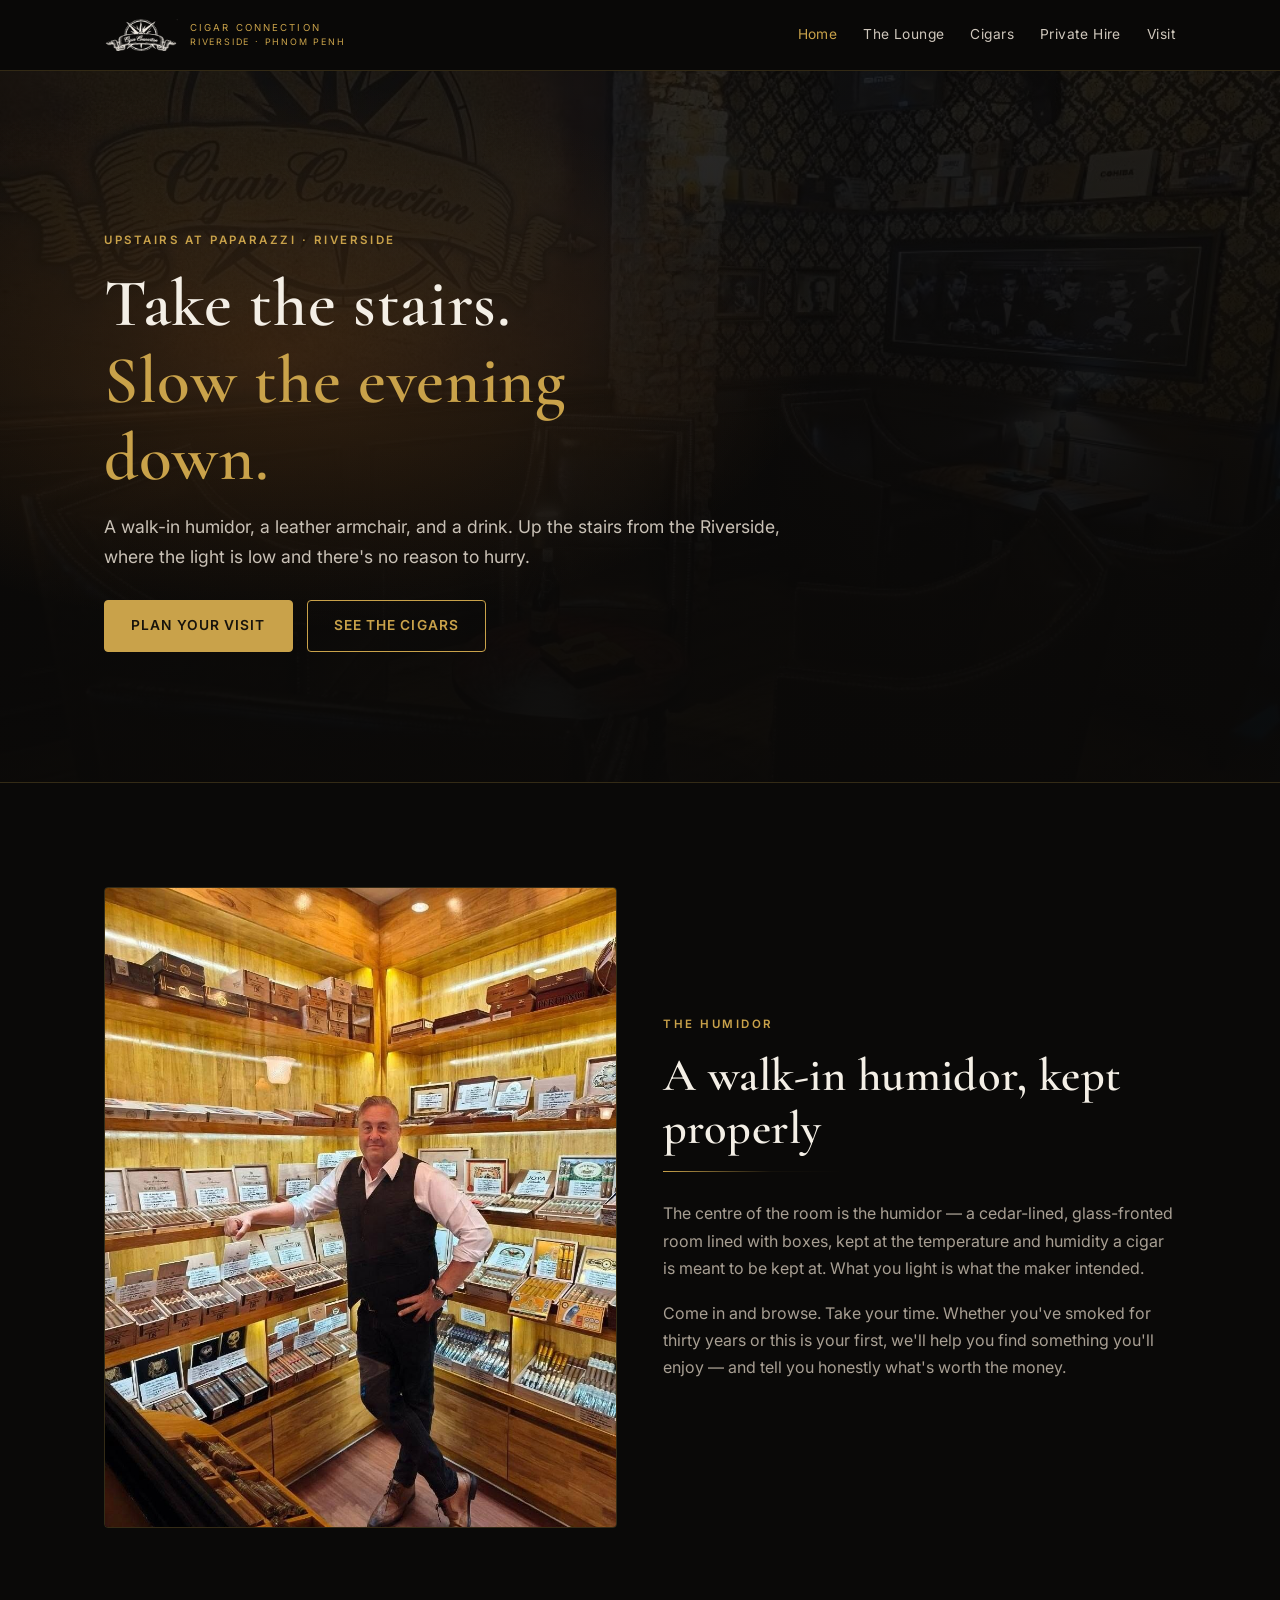
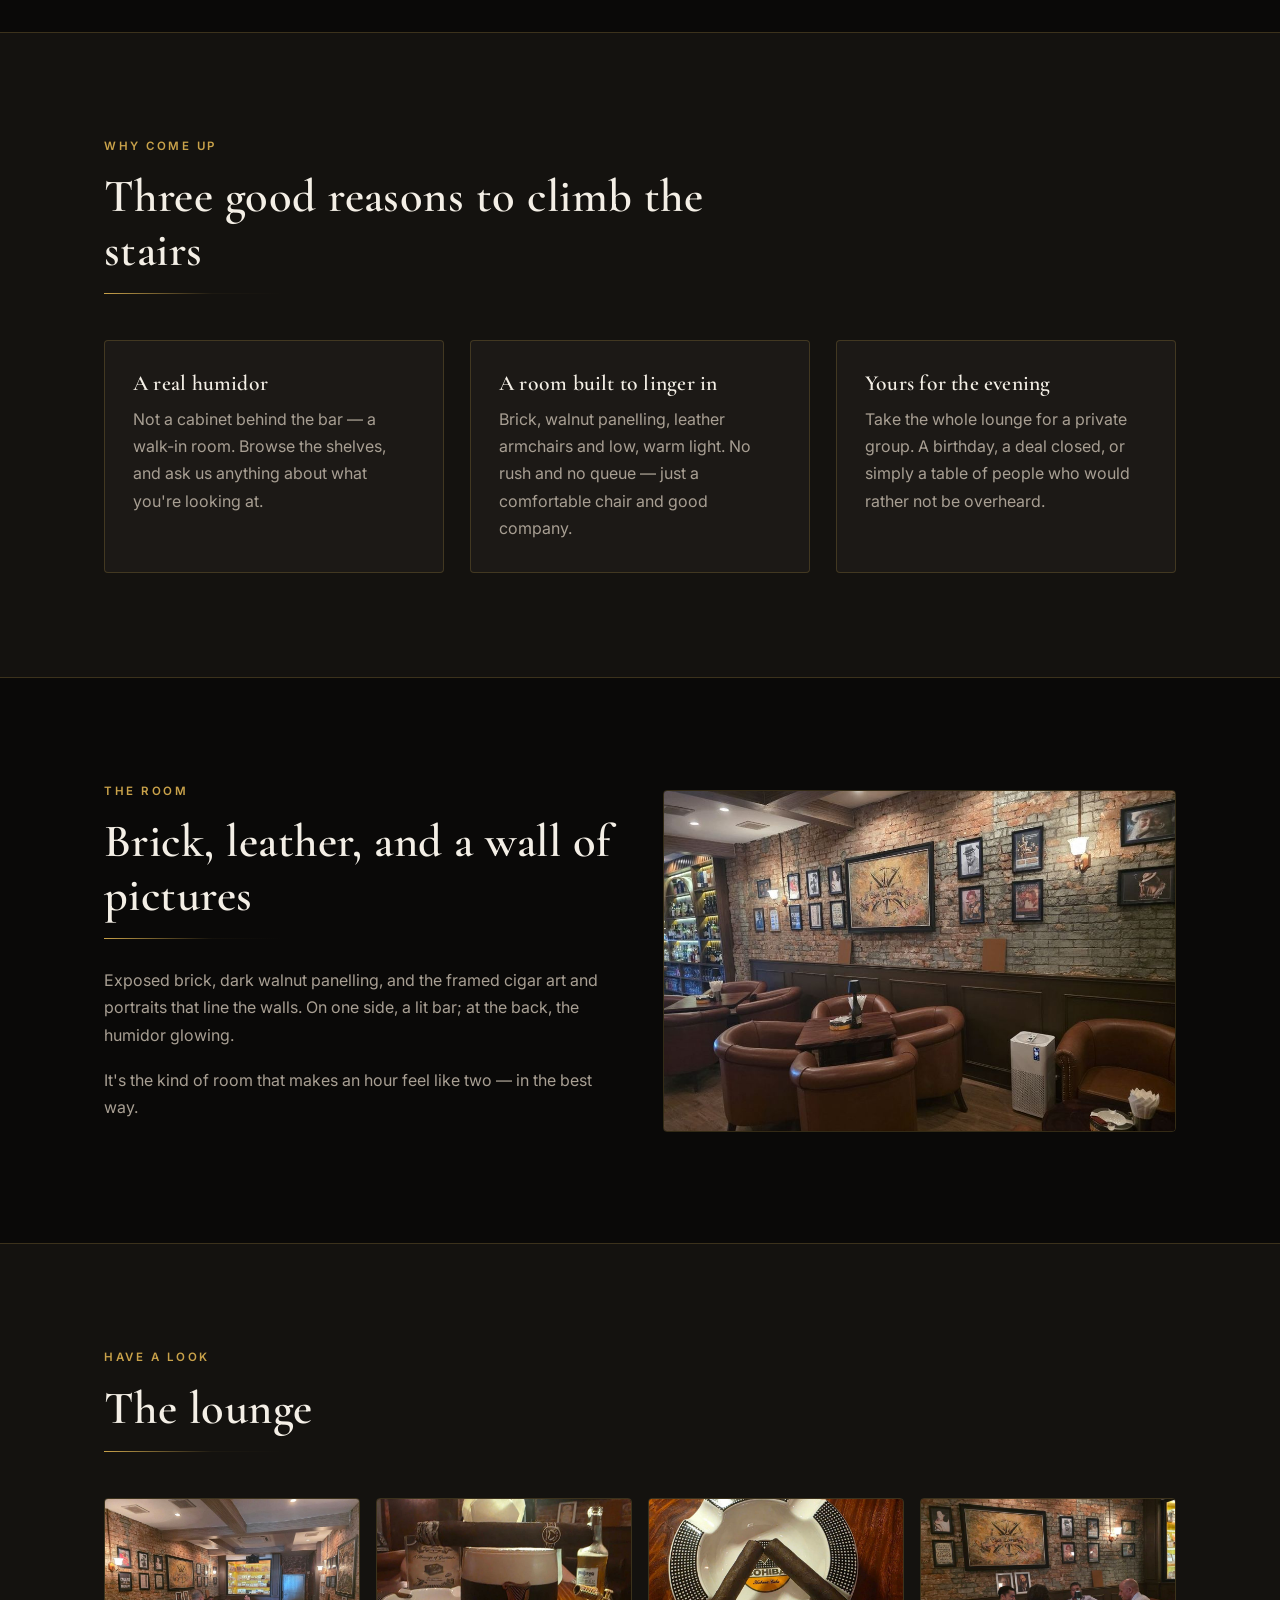
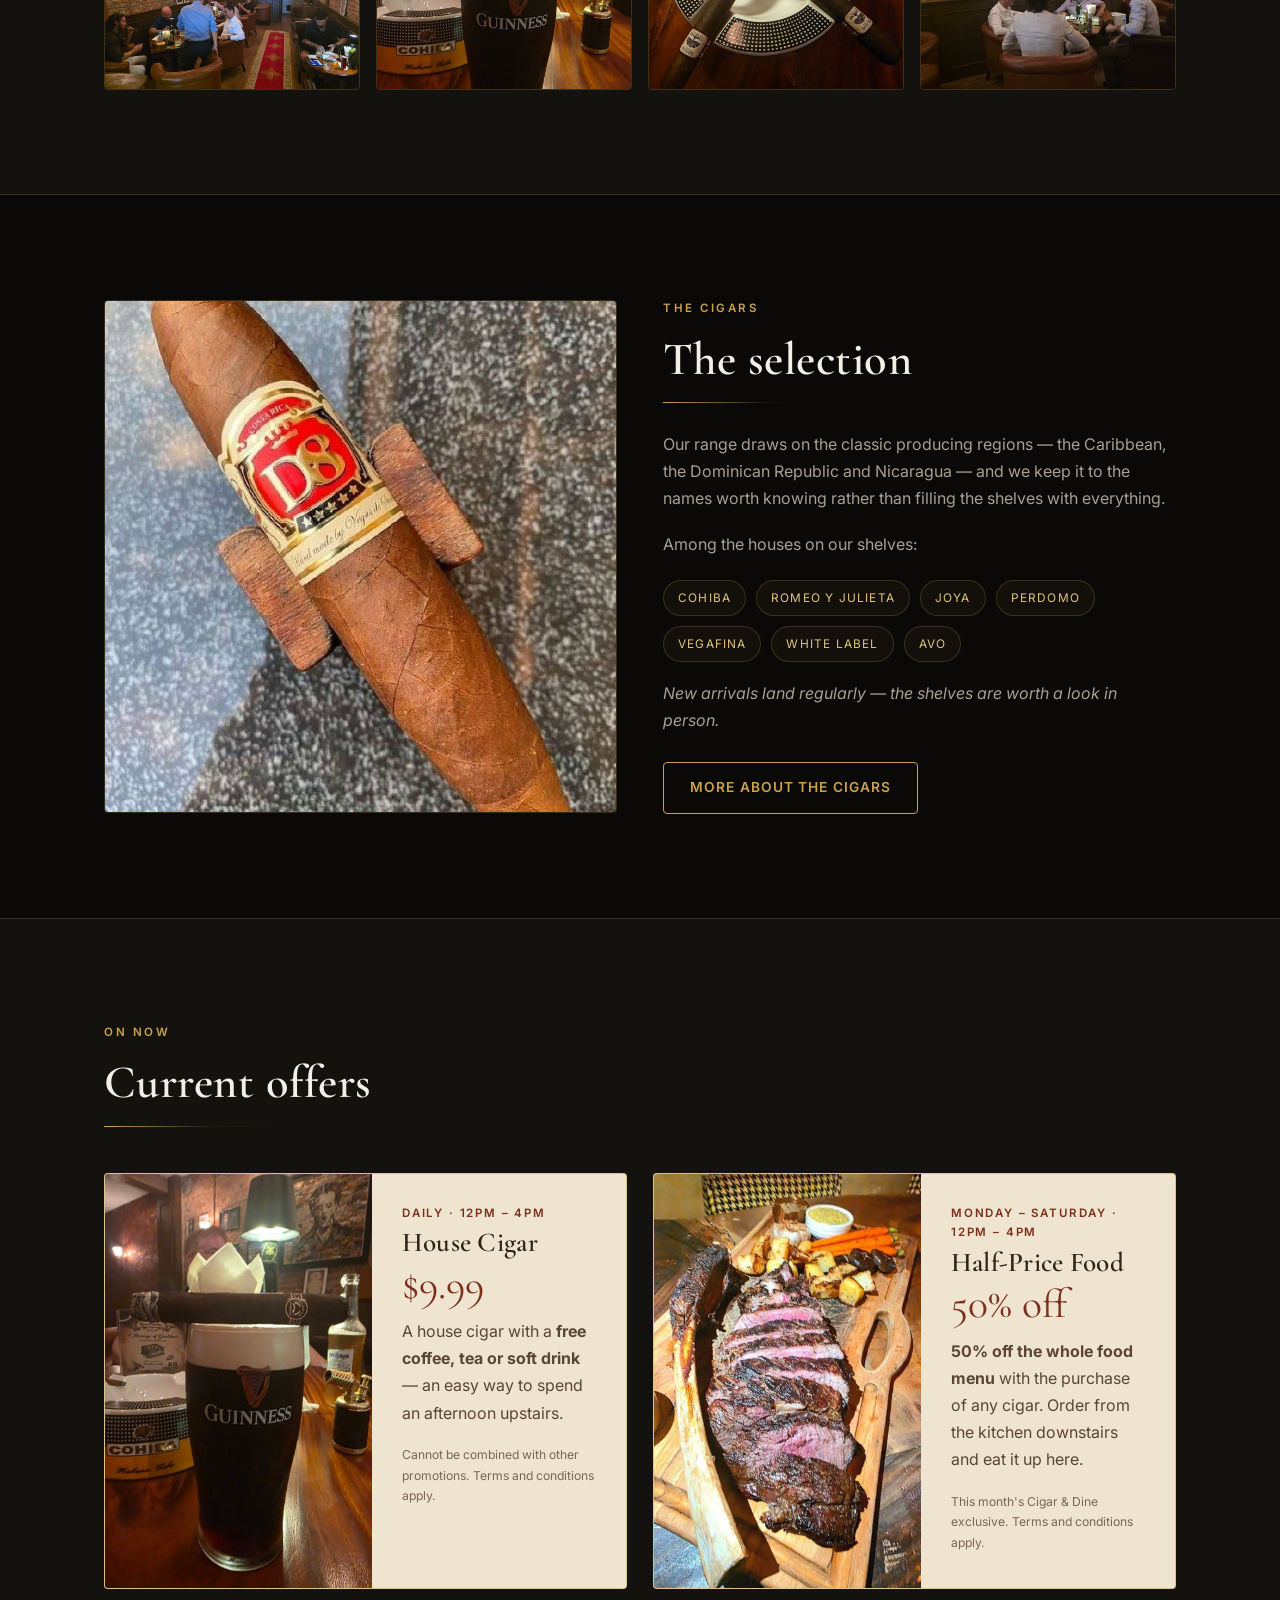
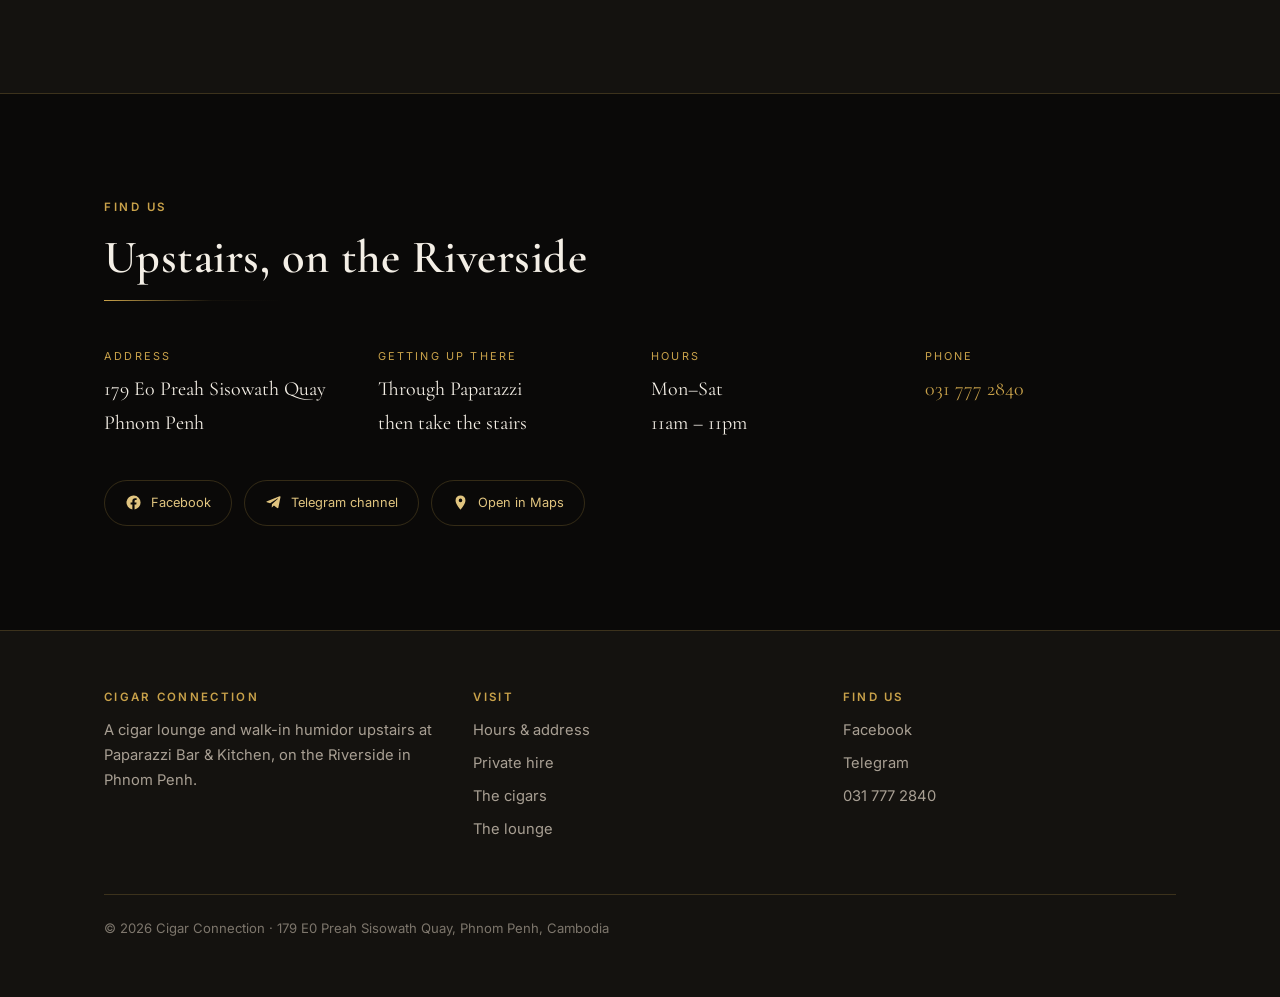
==== index.html @ 42e05a12 "Cigar Connection website: 5 pages, optimised assets, SEO + social tags" ====
<!DOCTYPE html>
<html lang="en">
<head>
  <meta charset="UTF-8" />
  <meta name="viewport" content="width=device-width, initial-scale=1.0" />
  <title>Cigar Connection | Cigar Lounge &amp; Walk-In Humidor — Riverside, Phnom Penh</title>
  <meta name="description" content="Cigar Connection is the cigar lounge upstairs at Paparazzi on Phnom Penh's Riverside — a walk-in humidor, leather armchairs, whisky and cigars, and a quiet corner over the river." />
  <meta name="theme-color" content="#0a0908" />

  <meta property="og:type" content="website" />
  <meta property="og:title" content="Cigar Connection — Cigar Lounge, Riverside Phnom Penh" />
  <meta property="og:description" content="A walk-in humidor and a leather armchair upstairs at Paparazzi, on the Riverside." />
  <meta property="og:image" content="https://pivotpointstrat.github.io/cigar-connection-site/images/lounge-full.jpg" />

  <link rel="icon" href="favicon.png" />
  <link rel="preconnect" href="https://fonts.googleapis.com" />
  <link rel="preconnect" href="https://fonts.gstatic.com" crossorigin />
  <link href="https://fonts.googleapis.com/css2?family=Cormorant+Garamond:wght@500;600;700&family=Inter:wght@400;500;600;700&display=swap" rel="stylesheet" />
  <link rel="stylesheet" href="style.css" />

  <!-- Local SEO. Facts marked TBC are pending confirmation from the client. -->
  <script type="application/ld+json">
  {
    "@context": "https://schema.org",
    "@type": "BarOrPub",
    "name": "Cigar Connection",
    "description": "Cigar lounge and walk-in humidor upstairs at Paparazzi Bar & Kitchen, Riverside, Phnom Penh. A selection of Dominican, Caribbean and Nicaraguan cigars, spirits and wine, and private group hire.",
    "image": "images/lounge-full.jpg",
    "address": {
      "@type": "PostalAddress",
      "streetAddress": "179 E0 Preah Sisowath Quay",
      "addressLocality": "Phnom Penh",
      "addressCountry": "KH"
    },
    "telephone": "+855 31 777 2840",
    "openingHoursSpecification": [{
      "@type": "OpeningHoursSpecification",
      "dayOfWeek": ["Monday","Tuesday","Wednesday","Thursday","Friday","Saturday"],
      "opens": "11:00",
      "closes": "23:00"
    }],
    "acceptsReservations": "True",
    "sameAs": [
      "https://www.facebook.com/CigarConnectionKH",
      "https://t.me/cigarconnectionphnompenh"
    ]
  }
  </script>
  <link rel="canonical" href="https://pivotpointstrat.github.io/cigar-connection-site/" />
  <meta property="og:url" content="https://pivotpointstrat.github.io/cigar-connection-site/" />
  <link rel="apple-touch-icon" href="images/apple-touch-icon.png" />
</head>
<body>
  <a href="#main" class="skip-link">Skip to content</a>

  <header class="site-header">
    <div class="wrap">
      <a href="" class="brand">
        <img src="images/logo-light.png" alt="" class="brand-logo" />
        <span class="brand-text">Cigar Connection<span>Riverside · Phnom Penh</span></span>
      </a>
      <nav class="nav" aria-label="Main">
        <a href="" aria-current="page">Home</a>
        <a href="the-lounge.html">The Lounge</a>
        <a href="cigars.html">Cigars</a>
        <a href="private-hire.html">Private Hire</a>
        <a href="visit.html">Visit</a>
      </nav>
    </div>
  </header>

  <main id="main">

    <!-- ============ HERO ============ -->
    <section class="hero">
      <img src="images/hero-lounge.jpg" alt="The Cigar Connection lounge: the compass logo painted on the wall above brown leather armchairs" class="photo photo-hero" />
      <div class="wrap">
        <p class="kicker">Upstairs at Paparazzi · Riverside</p>
        <h1>Take the stairs. <span class="brass">Slow the evening down.</span></h1>
        <p class="lede">
          A walk-in humidor, a leather armchair, and a drink. Up the stairs from the Riverside,
          where the light is low and there's no reason to hurry.
        </p>
        <div class="cta-row">
          <a href="visit.html" class="btn">Plan your visit</a>
          <a href="cigars.html" class="btn btn-ghost">See the cigars</a>
        </div>
      </div>
    </section>

    <!-- ============ THE HUMIDOR ============ -->
    <section>
      <div class="wrap feature">
        <div class="feature-media">
          <img src="images/humidor-interior.jpg" alt="Inside the walk-in humidor at Cigar Connection, wooden shelves lined with boxes of cigars" class="photo photo-tall" />
        </div>
        <div>
          <p class="kicker">The humidor</p>
          <h2>A walk-in humidor, kept properly</h2>
          <hr class="rule" />
          <p>
            The centre of the room is the humidor — a cedar-lined, glass-fronted room lined with
            boxes, kept at the temperature and humidity a cigar is meant to be kept at. What you
            light is what the maker intended.
          </p>
          <p>
            Come in and browse. Take your time. Whether you've smoked for thirty years or this is
            your first, we'll help you find something you'll enjoy — and tell you honestly what's
            worth the money.
          </p>
        </div>
      </div>
    </section>

    <!-- ============ THREE REASONS ============ -->
    <section class="section-alt">
      <div class="wrap">
        <div class="section-head">
          <p class="kicker">Why come up</p>
          <h2>Three good reasons to climb the stairs</h2>
          <hr class="rule" />
        </div>
        <div class="grid grid-3">
          <article class="card">
            <h3>A real humidor</h3>
            <p>
              Not a cabinet behind the bar — a walk-in room. Browse the shelves, and ask us
              anything about what you're looking at.
            </p>
          </article>
          <article class="card">
            <h3>A room built to linger in</h3>
            <p>
              Brick, walnut panelling, leather armchairs and low, warm light. No rush and no
              queue — just a comfortable chair and good company.
            </p>
          </article>
          <article class="card">
            <h3>Yours for the evening</h3>
            <p>
              Take the whole lounge for a private group. A birthday, a deal closed, or simply a
              table of people who would rather not be overheard.
            </p>
          </article>
        </div>
      </div>
    </section>

    <!-- ============ THE ROOM ============ -->
    <section>
      <div class="wrap feature flip">
        <div class="feature-media">
          <img src="images/room-wide.jpg" alt="The brick wall of the lounge hung with framed vintage cigar artwork and portraits, with leather armchairs below and a lit bar to one side" class="photo photo-wide" />
        </div>
        <div>
          <p class="kicker">The room</p>
          <h2>Brick, leather, and a wall of pictures</h2>
          <hr class="rule" />
          <p>
            Exposed brick, dark walnut panelling, and the framed cigar art and portraits that
            line the walls. On one side, a lit bar; at the back, the humidor glowing.
          </p>
          <p>
            It's the kind of room that makes an hour feel like two — in the best way.
          </p>
        </div>
      </div>
    </section>

    <!-- ============ GALLERY ============ -->
    <section class="section-alt">
      <div class="wrap">
        <div class="section-head">
          <p class="kicker">Have a look</p>
          <h2>The lounge</h2>
          <hr class="rule" />
        </div>
        <div class="gallery">
          <img src="images/lounge-full.jpg" alt="The Cigar Connection lounge in the evening, guests smoking cigars in leather armchairs with the humidor lit at the back of the room" class="photo" />
          <img src="images/pairing-guinness.jpg" alt="A pint of Guinness on a wooden table beside a large cigar resting on a Cohiba ashtray" class="photo" />
          <img src="images/cigars-pair.jpg" alt="Two cigars resting crossed on a Cohiba ashtray on a polished wooden table" class="photo" />
          <img src="images/lounge-group.jpg" alt="Guests seated in leather armchairs around a table beneath the framed Cigar Connection artwork" class="photo" />
        </div>
      </div>
    </section>

    <!-- ============ CIGARS ============ -->
    <section>
      <div class="wrap feature">
        <div class="feature-media">
          <img src="images/cigar-single.jpg" alt="A cigar resting on a wooden stand, band visible" class="photo photo-square" />
        </div>
        <div>
          <p class="kicker">The cigars</p>
          <h2>The selection</h2>
          <hr class="rule" />
          <p>
            Our range draws on the classic producing regions — the Caribbean, the Dominican
            Republic and Nicaragua — and we keep it to the names worth knowing rather than
            filling the shelves with everything.
          </p>
          <!-- TBC: brand list inferred from the humidor photographs — confirm with the client
               before this page is treated as final. -->
          <p style="margin-bottom:6px">Among the houses on our shelves:</p>
          <ul class="chips">
            <li>Cohiba</li>
            <li>Romeo y Julieta</li>
            <li>Joya</li>
            <li>Perdomo</li>
            <li>VegaFina</li>
            <li>White Label</li>
            <li>AVO</li>
          </ul>
          <p class="offer-fine" style="color:var(--muted);margin-top:18px">
            <em>New arrivals land regularly — the shelves are worth a look in person.</em>
          </p>
          <div class="cta-row">
            <a href="cigars.html" class="btn btn-ghost">More about the cigars</a>
          </div>
        </div>
      </div>
    </section>

    <!-- ============ OFFERS ============ -->
    <section class="section-alt">
      <div class="wrap">
        <div class="section-head">
          <p class="kicker">On now</p>
          <h2>Current offers</h2>
          <hr class="rule" />
        </div>

        <div class="grid grid-2">
          <div class="offer">
            <img src="images/pairing-guinness.jpg" alt="A cigar and a pint of Guinness on the table" />
            <div class="offer-body">
              <p class="offer-when">Daily · 12pm – 4pm</p>
              <h3>House Cigar</h3>
              <p class="offer-price">$9.99</p>
              <p>
                A house cigar with a <strong>free coffee, tea or soft drink</strong> — an easy
                way to spend an afternoon upstairs.
              </p>
              <p class="offer-fine">Cannot be combined with other promotions. Terms and conditions apply.</p>
            </div>
          </div>

          <div class="offer">
            <img src="images/food-steak.jpg" alt="Grilled steak served on a wooden board" />
            <div class="offer-body">
              <p class="offer-when">Monday – Saturday · 12pm – 4pm</p>
              <h3>Half-Price Food</h3>
              <p class="offer-price">50% off</p>
              <p>
                <strong>50% off the whole food menu</strong> with the purchase of any cigar.
                Order from the kitchen downstairs and eat it up here.
              </p>
              <!-- TBC: the client's poster says "September Cigar & Dine Exclusive" — this is a
                   monthly promotion, so the month must be updated or the copy generalised. -->
              <p class="offer-fine">This month's Cigar &amp; Dine exclusive. Terms and conditions apply.</p>
            </div>
          </div>
        </div>
      </div>
    </section>

    <!-- ============ VISIT ============ -->
    <section>
      <div class="wrap">
        <div class="section-head">
          <p class="kicker">Find us</p>
          <h2>Upstairs, on the Riverside</h2>
          <hr class="rule" />
        </div>
        <div class="facts">
          <div>
            <p class="fact-label">Address</p>
            <p class="fact-value">179 E0 Preah Sisowath Quay<br />Phnom Penh</p>
          </div>
          <div>
            <p class="fact-label">Getting up there</p>
            <!-- TBC: confirm the entrance route with the client -->
            <p class="fact-value">Through Paparazzi<br />then take the stairs</p>
          </div>
          <div>
            <p class="fact-label">Hours</p>
            <!-- TBC: Paparazzi's hours — confirm the lounge keeps the same -->
            <p class="fact-value">Mon–Sat<br />11am – 11pm</p>
          </div>
          <div>
            <p class="fact-label">Phone</p>
            <p class="fact-value"><a href="tel:+855317772840">031 777 2840</a></p>
          </div>
        </div>

        <div class="socials">
          <a href="https://www.facebook.com/CigarConnectionKH" target="_blank" rel="noopener">
            <svg viewBox="0 0 24 24" aria-hidden="true"><path d="M22 12a10 10 0 1 0-11.6 9.9v-7H7.9V12h2.5V9.8c0-2.5 1.5-3.9 3.8-3.9 1.1 0 2.2.2 2.2.2v2.5h-1.3c-1.2 0-1.6.8-1.6 1.6V12h2.8l-.4 2.9h-2.4v7A10 10 0 0 0 22 12Z"/></svg>
            Facebook
          </a>
          <a href="https://t.me/cigarconnectionphnompenh" target="_blank" rel="noopener">
            <svg viewBox="0 0 24 24" aria-hidden="true"><path d="M21.9 4.3 18.9 19c-.2 1-.8 1.2-1.7.8l-4.6-3.4-2.2 2.1c-.3.3-.5.5-.9.5l.3-4.7 8.5-7.7c.4-.3-.1-.5-.6-.2L7.2 12.9l-4.5-1.4c-1-.3-1-1 .2-1.4l17.6-6.8c.8-.3 1.6.2 1.4 1Z"/></svg>
            Telegram channel
          </a>
          <a href="https://www.google.com/maps/search/?api=1&amp;query=Paparazzi+Bar+%26+Kitchen+Preah+Sisowath+Quay+Phnom+Penh" target="_blank" rel="noopener">
            <svg viewBox="0 0 24 24" aria-hidden="true"><path d="M12 2a7 7 0 0 0-7 7c0 5.2 7 13 7 13s7-7.8 7-13a7 7 0 0 0-7-7Zm0 9.5A2.5 2.5 0 1 1 12 6.5a2.5 2.5 0 0 1 0 5Z"/></svg>
            Open in Maps
          </a>
        </div>
      </div>
    </section>

  </main>

  <footer class="site-footer">
    <div class="wrap">
      <div class="footer-grid">
        <div>
          <h3>Cigar Connection</h3>
          <p style="margin:0;color:var(--muted)">
            A cigar lounge and walk-in humidor upstairs at Paparazzi Bar &amp; Kitchen,
            on the Riverside in Phnom Penh.
          </p>
        </div>
        <div>
          <h3>Visit</h3>
          <a href="visit.html">Hours &amp; address</a>
          <a href="private-hire.html">Private hire</a>
          <a href="cigars.html">The cigars</a>
          <a href="the-lounge.html">The lounge</a>
        </div>
        <div>
          <h3>Find us</h3>
          <a href="https://www.facebook.com/CigarConnectionKH" target="_blank" rel="noopener">Facebook</a>
          <a href="https://t.me/cigarconnectionphnompenh" target="_blank" rel="noopener">Telegram</a>
          <a href="tel:+855317772840">031 777 2840</a>
        </div>
      </div>
      <p class="footer-legal">
        &copy; <span id="year">2026</span> Cigar Connection · 179 E0 Preah Sisowath Quay, Phnom Penh, Cambodia
      </p>
    </div>
  </footer>

  <script>document.getElementById('year').textContent = new Date().getFullYear();</script>
</body>
</html>
---- style.css ----
/* ==========================================================================
   Cigar Connection — Riverside, Phnom Penh
   Design system: "The Humidor" — cedar, brass, low amber light.

   Deliberately the OPPOSITE of the Paparazzi site. Paparazzi is bright
   flashbulb glamour (champagne gold on charcoal). The lounge is its inverse:
   warm near-black, cedar browns, a brass hairline, and one low amber glow.
   A lounge site that looked like the restaurant would read as a page, not
   a place.
   ========================================================================== */

:root {
  /* Warm blacks — never pure #000, which reads cheap on a moody site */
  --ink: #0a0908;
  --charcoal: #14120f;
  --panel: #1c1916;
  --panel-2: #23201c;

  /* Cedar / tobacco, straight from a humidor interior */
  --cedar: #4a2f1d;
  --tobacco: #2a1d13;

  /* Taken from the photos of the room itself — the brick and the walnut panelling */
  --brick: #7a4a35;
  --walnut: #3f2a1c;

  /* Brass. Fittings, banding, the humidor's hardware, the torch lighters. */
  --brass: #c9a24a;
  --brass-soft: #e0c47f;

  /* Parchment — the client's own promo artwork uses a cream field with dark
     brown line art. Reused for the offers so the site matches their posters. */
  --parchment: #efe4cf;
  --parchment-ink: #33241a;

  /* Light: the single accent. Used sparingly — it's a glow, not a colour. */
  --ember: #d9822b;

  --cream: #f4efe6;
  --muted: #a89f93;
  --line: rgba(201, 162, 74, 0.22);

  --serif: "Cormorant Garamond", Georgia, "Times New Roman", serif;
  --sans: "Inter", -apple-system, BlinkMacSystemFont, "Segoe UI", sans-serif;

  --wrap: 1120px;
  --radius: 4px; /* shallow — a lounge is panelled, not bubbly */
}

* { box-sizing: border-box; }

html { scroll-behavior: smooth; }

body {
  margin: 0;
  background: var(--ink);
  color: var(--cream);
  font-family: var(--sans);
  font-size: 16px;
  line-height: 1.7;
  -webkit-font-smoothing: antialiased;
}

img { max-width: 100%; display: block; }

a { color: var(--brass); text-decoration: none; }
a:hover { color: var(--brass-soft); }

.wrap { width: 100%; max-width: var(--wrap); margin: 0 auto; padding: 0 24px; }

/* ---------- Type ---------- */

h1, h2, h3, .display {
  font-family: var(--serif);
  font-weight: 600;
  line-height: 1.15;
  margin: 0 0 16px;
  letter-spacing: 0.01em;
}

h1 { font-size: clamp(2.4rem, 6vw, 4.2rem); }
h2 { font-size: clamp(1.9rem, 4vw, 2.9rem); }
h3 { font-size: 1.35rem; }

p { margin: 0 0 18px; color: var(--muted); }

.lede { font-size: 1.1rem; max-width: 62ch; color: #c9c1b6; }

/* The eyebrow. Brass, tiny, wide-tracked — the loudest quiet element. */
.kicker {
  font-family: var(--sans);
  font-size: 0.72rem;
  font-weight: 600;
  letter-spacing: 0.22em;
  text-transform: uppercase;
  color: var(--brass);
  margin: 0 0 14px;
}

.brass { color: var(--brass); }

/* The repeating motif: a brass hairline that fades out. Used under every
   section heading and as a divider. Cheap, and it ties the pages together. */
.rule {
  height: 1px;
  border: 0;
  margin: 0 0 28px;
  background: linear-gradient(90deg, var(--brass) 0%, rgba(201, 162, 74, 0.05) 60%, transparent 100%);
  max-width: 180px;
}

/* ---------- Header ---------- */

.site-header {
  position: sticky;
  top: 0;
  z-index: 50;
  background: rgba(10, 9, 8, 0.92);
  backdrop-filter: blur(10px);
  border-bottom: 1px solid var(--line);
}

.site-header .wrap {
  display: flex;
  align-items: center;
  justify-content: space-between;
  gap: 20px;
  min-height: 70px;
}

.brand {
  font-family: var(--serif);
  font-size: 1.3rem;
  color: var(--cream);
  letter-spacing: 0.02em;
  white-space: nowrap;
}
.brand span { display: block; font-family: var(--sans); font-size: 0.6rem; letter-spacing: 0.22em; text-transform: uppercase; color: var(--brass); }

.nav { display: flex; align-items: center; gap: 26px; }
.nav a {
  font-size: 0.86rem;
  color: #cfc7bc;
  letter-spacing: 0.03em;
}
.nav a:hover, .nav a[aria-current="page"] { color: var(--brass); }

/* ---------- Buttons ---------- */

.btn {
  display: inline-block;
  padding: 13px 26px;
  border-radius: var(--radius);
  font-size: 0.86rem;
  font-weight: 600;
  letter-spacing: 0.08em;
  text-transform: uppercase;
  border: 1px solid var(--brass);
  background: var(--brass);
  color: #17130c; /* dark text on brass — white fails contrast here */
  transition: background 0.2s, color 0.2s, border-color 0.2s;
}
.btn:hover { background: var(--brass-soft); border-color: var(--brass-soft); color: #17130c; }

.btn-ghost { background: transparent; color: var(--brass); }
.btn-ghost:hover { background: rgba(201, 162, 74, 0.1); color: var(--brass-soft); }

.cta-row { display: flex; flex-wrap: wrap; gap: 14px; margin-top: 28px; }

/* ---------- Hero ---------- */

.hero {
  position: relative;
  padding: clamp(80px, 14vw, 160px) 0 clamp(70px, 12vw, 130px);
  overflow: hidden;
  border-bottom: 1px solid var(--line);
}

/* The photograph sits under a warm gradient so the copy always reads. */
.hero-bg {
  position: absolute; inset: 0;
  background-size: cover;
  background-position: center;
  opacity: 0.42;
  filter: saturate(0.85);
}

.hero::after {
  content: "";
  position: absolute; inset: 0;
  background:
    radial-gradient(60% 55% at 22% 40%, rgba(217, 130, 43, 0.18) 0%, transparent 70%),
    linear-gradient(180deg, rgba(10, 9, 8, 0.72) 0%, rgba(10, 9, 8, 0.94) 78%);
  pointer-events: none;
}

.hero .wrap { position: relative; z-index: 2; }
.hero h1 { max-width: 17ch; }
.hero .lede { margin-top: 8px; }

/* ---------- Sections ---------- */

section { padding: clamp(56px, 9vw, 104px) 0; }
.section-alt { background: var(--charcoal); border-top: 1px solid var(--line); border-bottom: 1px solid var(--line); }

.section-head { max-width: 62ch; margin-bottom: 46px; }

/* ---------- Cards ---------- */

.grid { display: grid; gap: 26px; }
.grid-3 { grid-template-columns: repeat(auto-fit, minmax(280px, 1fr)); }
.grid-2 { grid-template-columns: repeat(auto-fit, minmax(340px, 1fr)); }

.card {
  background: var(--panel);
  border: 1px solid var(--line);
  border-radius: var(--radius);
  padding: 30px 28px;
  transition: border-color 0.2s, transform 0.2s;
}
.card:hover { border-color: rgba(201, 162, 74, 0.45); transform: translateY(-2px); }
.card h3 { margin-bottom: 10px; }
.card p:last-child { margin-bottom: 0; }

.card-photo { padding: 0; overflow: hidden; }
.card-photo img { width: 100%; height: 210px; object-fit: cover; }
.card-photo .card-body { padding: 24px 26px 28px; }

/* ---------- Split (photo + copy) ---------- */

.split { display: grid; grid-template-columns: 1fr 1fr; gap: 52px; align-items: center; }
.split img { border-radius: var(--radius); width: 100%; height: 100%; max-height: 460px; object-fit: cover; }

@media (max-width: 760px) {
  .split { grid-template-columns: 1fr; gap: 30px; }
}

/* ---------- Placeholder (until the client's photos arrive) ---------- */

.placeholder {
  display: flex; align-items: center; justify-content: center;
  min-height: 210px;
  border: 1px dashed rgba(201, 162, 74, 0.35);
  border-radius: var(--radius);
  background: repeating-linear-gradient(45deg, rgba(201,162,74,0.03) 0 12px, transparent 12px 24px);
  color: rgba(201, 162, 74, 0.6);
  font-size: 0.7rem;
  letter-spacing: 0.16em;
  text-transform: uppercase;
  text-align: center;
  padding: 20px;
}

/* ---------- Facts strip ---------- */

.facts { display: grid; gap: 22px; grid-template-columns: repeat(auto-fit, minmax(200px, 1fr)); }
.fact-label { font-size: 0.68rem; letter-spacing: 0.2em; text-transform: uppercase; color: var(--brass); margin-bottom: 6px; }
.fact-value { font-family: var(--serif); font-size: 1.25rem; color: var(--cream); }

/* ---------- Form ---------- */

.form-grid { display: grid; gap: 18px; grid-template-columns: repeat(auto-fit, minmax(240px, 1fr)); }
.field { display: flex; flex-direction: column; gap: 7px; }
.field label { font-size: 0.74rem; letter-spacing: 0.14em; text-transform: uppercase; color: var(--brass); }

input, select, textarea {
  width: 100%;
  padding: 13px 14px;
  background: var(--panel-2);
  border: 1px solid rgba(201, 162, 74, 0.2);
  border-radius: var(--radius);
  color: var(--cream);
  font-family: var(--sans);
  font-size: 0.95rem;
}
input:focus, select:focus, textarea:focus {
  outline: 2px solid var(--brass);
  outline-offset: 1px;
  border-color: var(--brass);
}
textarea { min-height: 120px; resize: vertical; }

.form-status { margin-top: 16px; font-size: 0.9rem; }
.form-status.ok { color: #8fc98f; }
.form-status.err { color: #e79a9a; }

/* ---------- Footer ---------- */

.site-footer {
  background: var(--charcoal);
  border-top: 1px solid var(--line);
  padding: 60px 0 40px;
  font-size: 0.92rem;
}
.footer-grid { display: grid; gap: 36px; grid-template-columns: repeat(auto-fit, minmax(220px, 1fr)); }
.footer-grid h3 { font-size: 0.72rem; letter-spacing: 0.2em; text-transform: uppercase; color: var(--brass); font-family: var(--sans); font-weight: 600; margin-bottom: 14px; }
.footer-grid a { display: block; color: var(--muted); margin-bottom: 8px; }
.footer-grid a:hover { color: var(--brass-soft); }
.footer-legal { margin-top: 44px; padding-top: 22px; border-top: 1px solid var(--line); color: #7d766c; font-size: 0.82rem; }

/* ---------- Accessibility ---------- */

.skip-link {
  position: absolute; left: -9999px; top: 0; z-index: 100;
  background: var(--brass); color: #17130c;
  padding: 12px 18px; font-weight: 600;
}
.skip-link:focus { left: 0; }

:focus-visible { outline: 2px solid var(--brass); outline-offset: 2px; }

@media (prefers-reduced-motion: reduce) {
  * { transition: none !important; animation: none !important; }
  html { scroll-behavior: auto; }
}

@media (max-width: 700px) {
  .nav { gap: 16px; }
  .nav a { font-size: 0.8rem; }
  .site-header .wrap { min-height: 62px; }
}

/* ==========================================================================
   Components added once the client's own photography arrived
   ========================================================================== */

/* Header logo — the compass mark above the name */
.brand { display: flex; align-items: center; gap: 12px; }
.brand-logo { width: 74px; height: auto; flex: none; }
.brand-text { font-family: var(--serif); font-size: 1.22rem; line-height: 1.1; color: var(--cream); }
.brand-text span { display: block; font-family: var(--sans); font-size: 0.56rem; letter-spacing: 0.2em; text-transform: uppercase; color: var(--brass); margin-top: 3px; }

@media (max-width: 700px) {
  .brand-logo { width: 56px; }
  .brand-text { font-size: 1rem; }
}

/* Photographs. Every image is a real photo of the room. */
.photo {
  width: 100%;
  border-radius: var(--radius);
  object-fit: cover;
  border: 1px solid var(--line);
}
.photo-hero { position: absolute; inset: 0; height: 100%; border: 0; border-radius: 0; opacity: 0.5; }
.photo-tall { aspect-ratio: 4 / 5; }
.photo-wide { aspect-ratio: 3 / 2; }
.photo-square { aspect-ratio: 1 / 1; }

/* Gallery grid */
.gallery { display: grid; gap: 16px; grid-template-columns: repeat(auto-fit, minmax(240px, 1fr)); }
.gallery .photo { height: 100%; aspect-ratio: 4 / 3; }
.gallery-tall { grid-row: span 2; }
.gallery-tall .photo { aspect-ratio: auto; height: 100%; }

/* Offer panels — styled to echo the client's own parchment posters */
.offer {
  background: var(--parchment);
  color: var(--parchment-ink);
  border-radius: var(--radius);
  overflow: hidden;
  border: 1px solid rgba(201, 162, 74, 0.5);
  display: grid;
  grid-template-columns: 1.05fr 1fr;
}
.offer img { width: 100%; height: 100%; object-fit: cover; }
.offer-body { padding: 30px 30px 34px; }
.offer-body h3 { color: var(--parchment-ink); font-size: 1.7rem; margin-bottom: 6px; }
.offer-body .offer-price { font-family: var(--serif); font-size: 2.6rem; color: #7a2f1d; line-height: 1; margin: 6px 0 12px; }
.offer-body p { color: #5b4634; }
.offer-body .offer-when {
  font-size: 0.72rem; letter-spacing: 0.16em; text-transform: uppercase;
  color: #7a2f1d; font-weight: 600; margin-bottom: 4px;
}
.offer-body .offer-fine { font-size: 0.76rem; color: #7b6653; margin-top: 14px; margin-bottom: 0; }

@media (max-width: 720px) { .offer { grid-template-columns: 1fr; } }

/* Brand chips — the houses actually seen on the humidor shelves */
.chips { display: flex; flex-wrap: wrap; gap: 10px; margin: 22px 0 0; padding: 0; list-style: none; }
.chips li {
  font-size: 0.74rem; letter-spacing: 0.1em; text-transform: uppercase;
  padding: 7px 14px; border: 1px solid var(--line); border-radius: 100px;
  color: var(--brass-soft); background: rgba(201, 162, 74, 0.05);
}

/* Feature row: photo beside copy */
.feature { display: grid; grid-template-columns: 1fr 1fr; gap: 46px; align-items: center; }
.feature.flip .feature-media { order: 2; }
@media (max-width: 760px) { .feature, .feature.flip .feature-media { grid-template-columns: 1fr; order: 0; gap: 26px; } }

/* Social buttons */
.socials { display: flex; flex-wrap: wrap; gap: 12px; margin-top: 22px; }
.socials a {
  display: inline-flex; align-items: center; gap: 9px;
  padding: 11px 20px; border: 1px solid var(--line); border-radius: 100px;
  font-size: 0.8rem; color: var(--brass-soft);
}
.socials a:hover { border-color: var(--brass); background: rgba(201, 162, 74, 0.08); }
.socials svg { width: 17px; height: 17px; fill: currentColor; flex: none; }
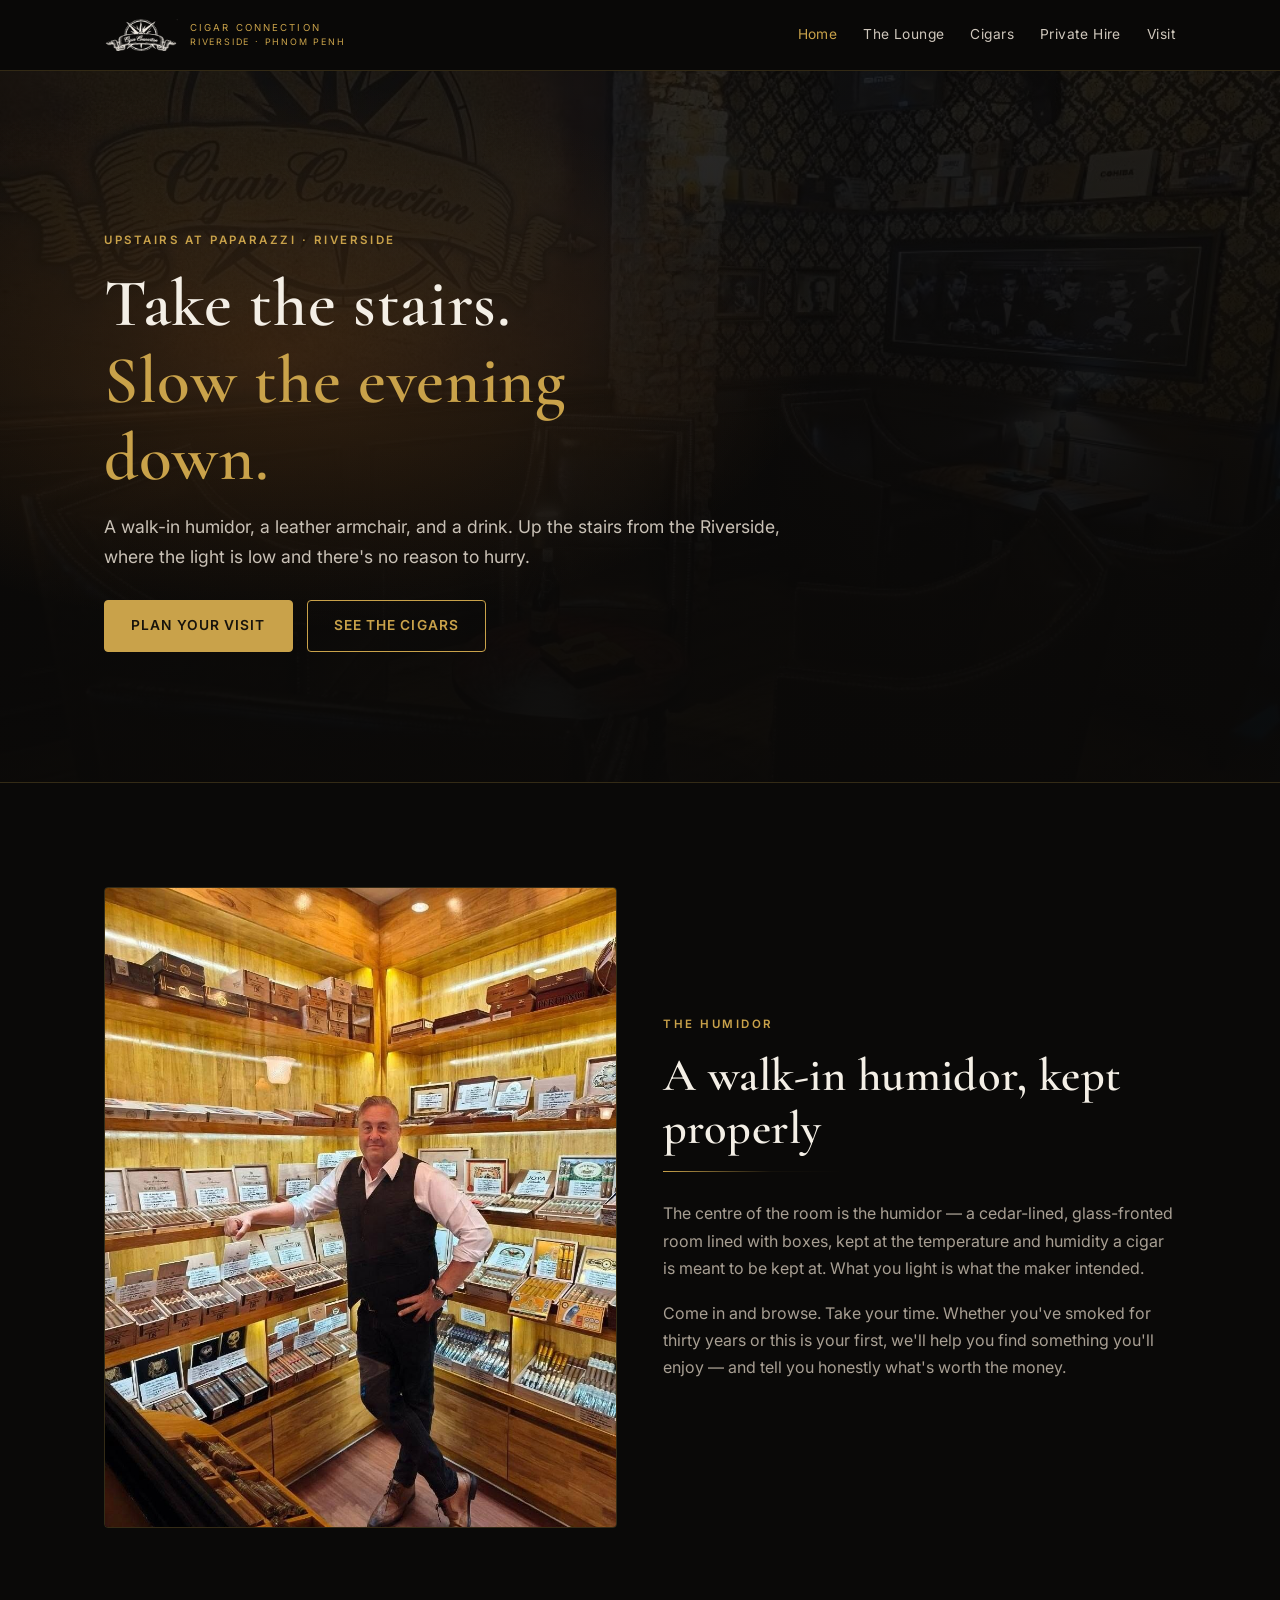
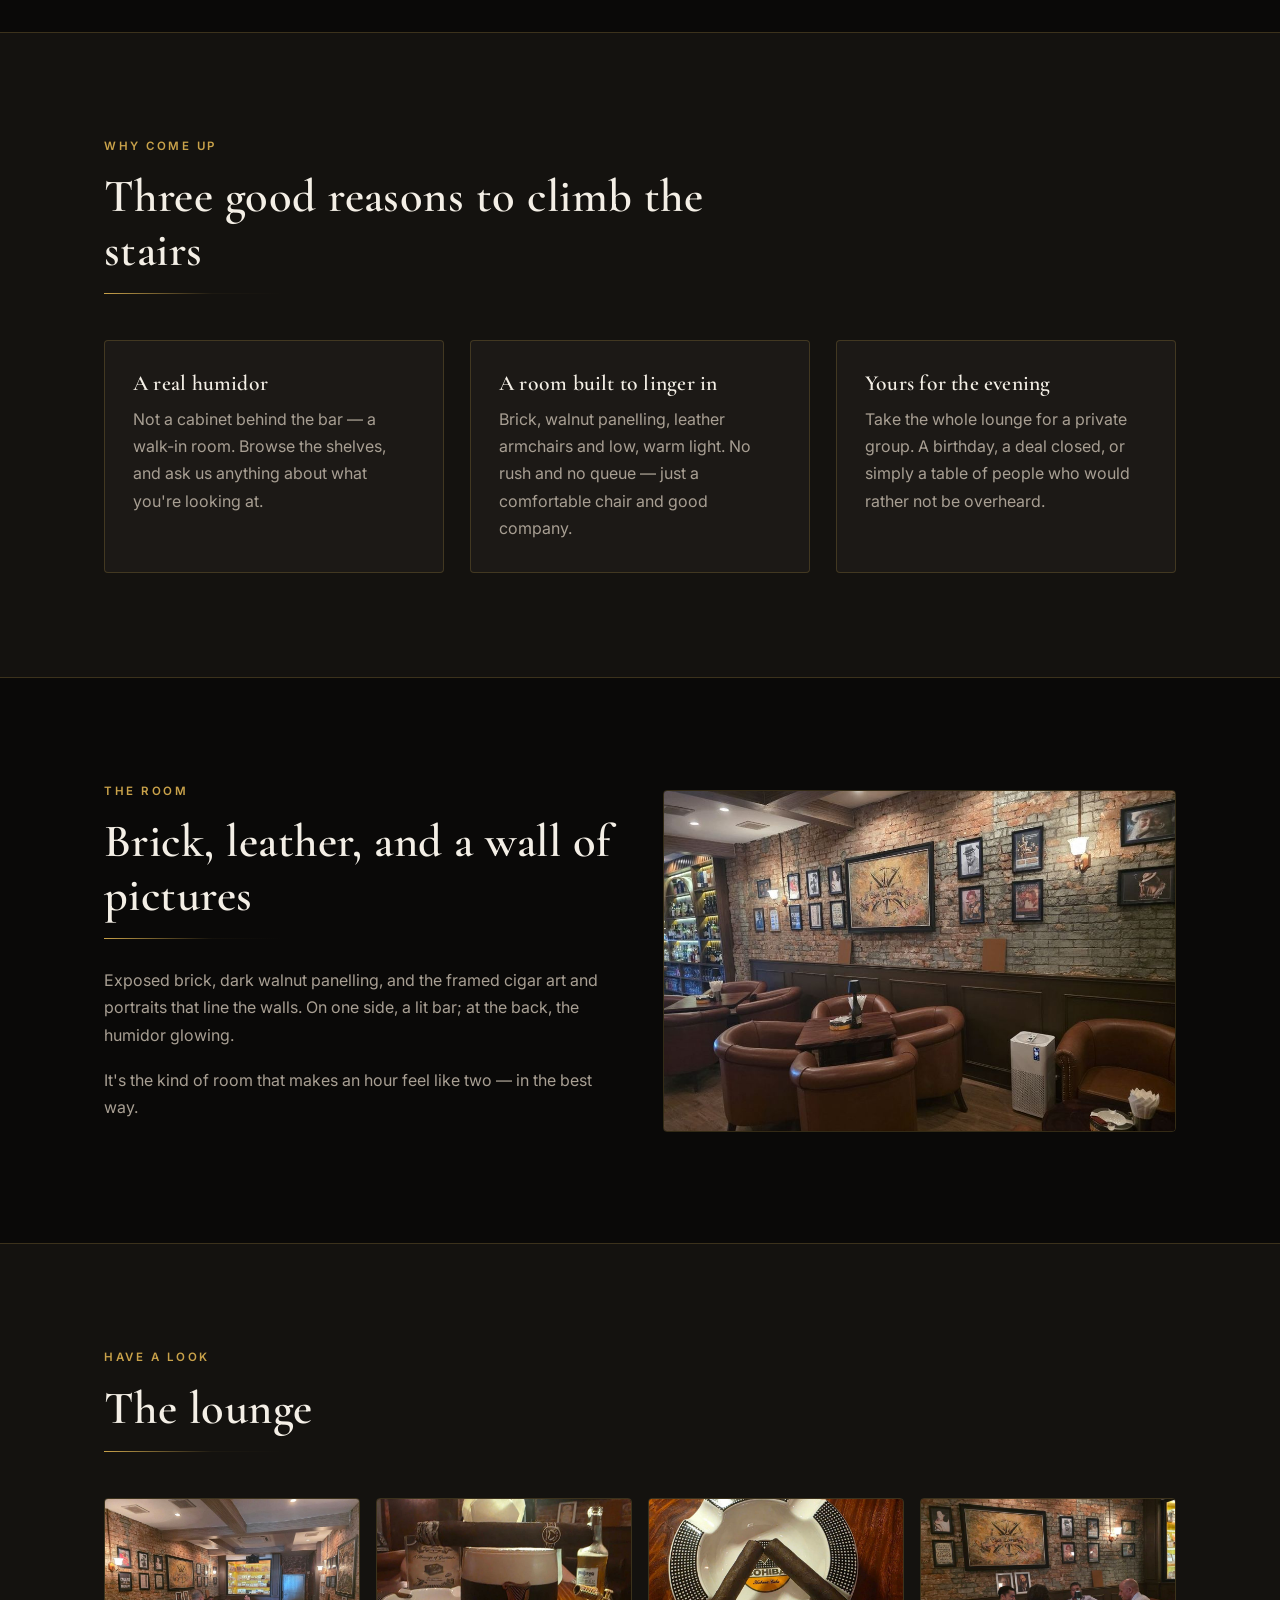
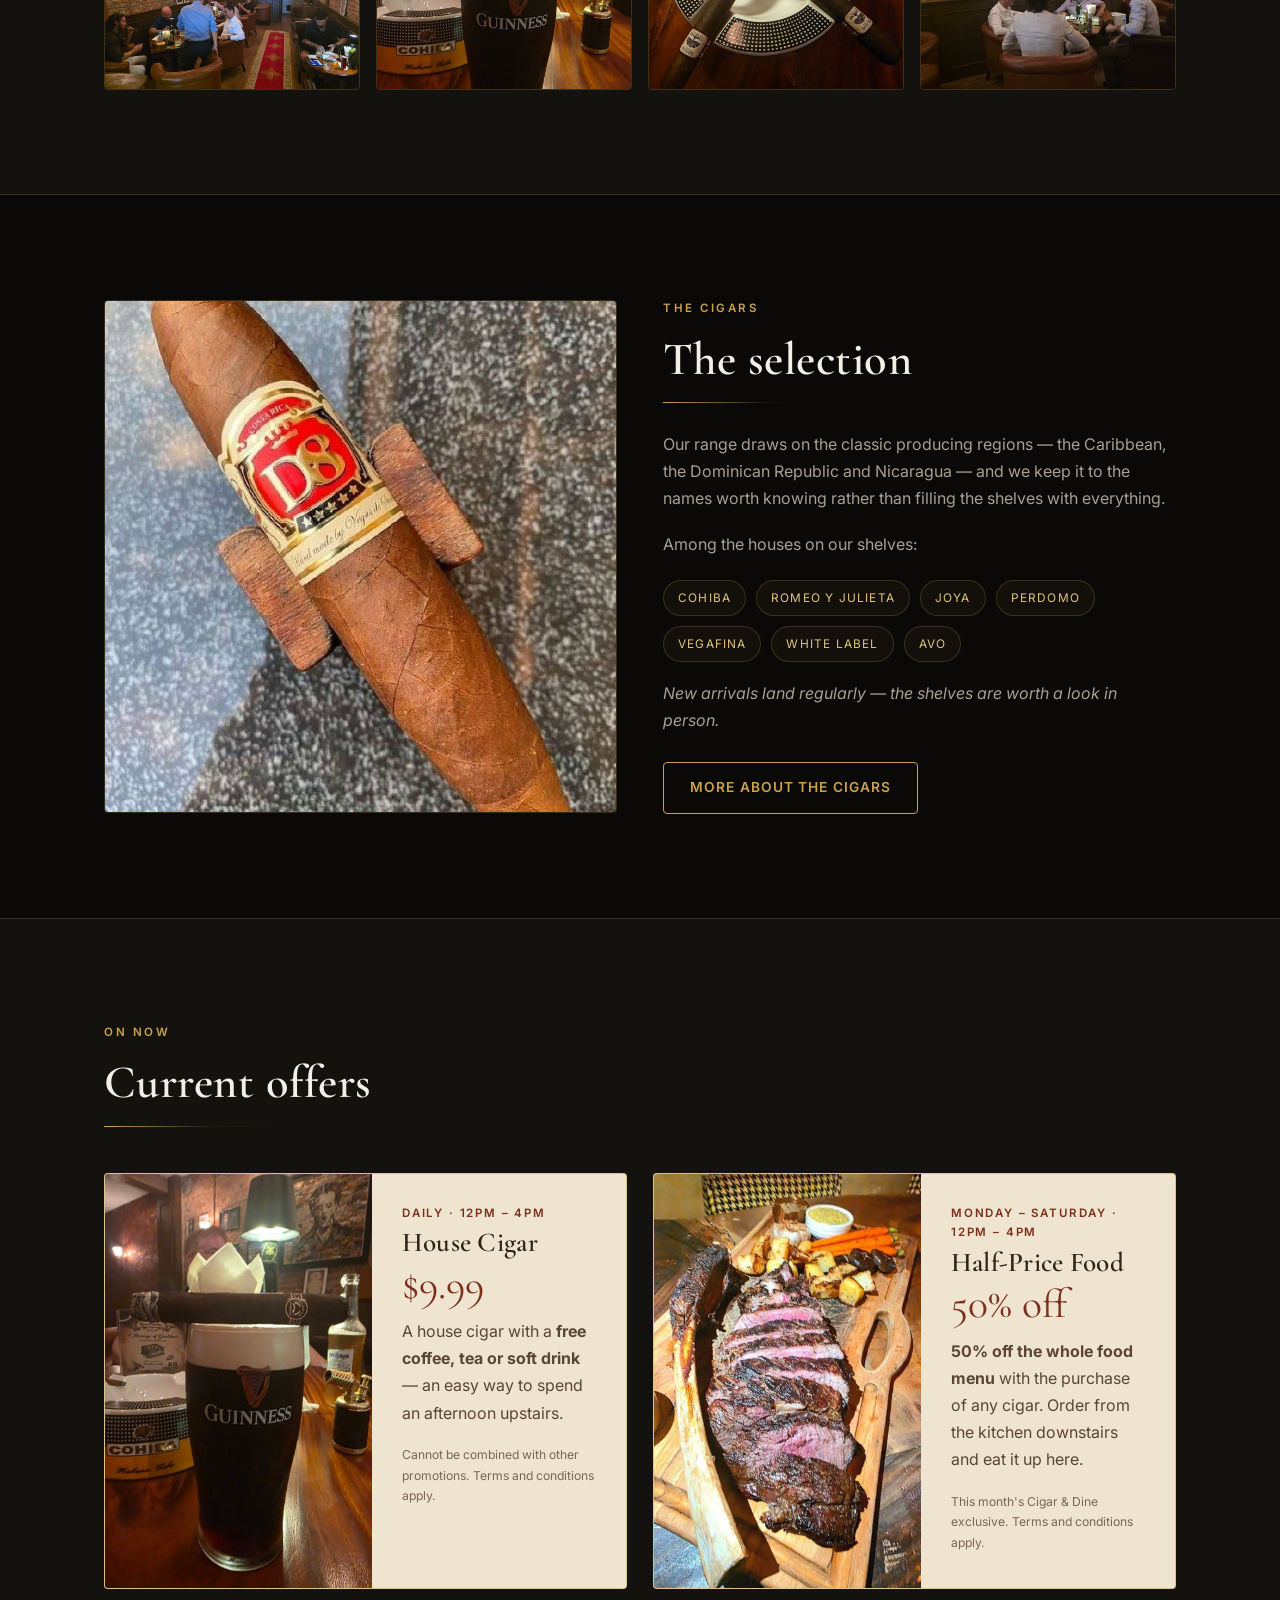
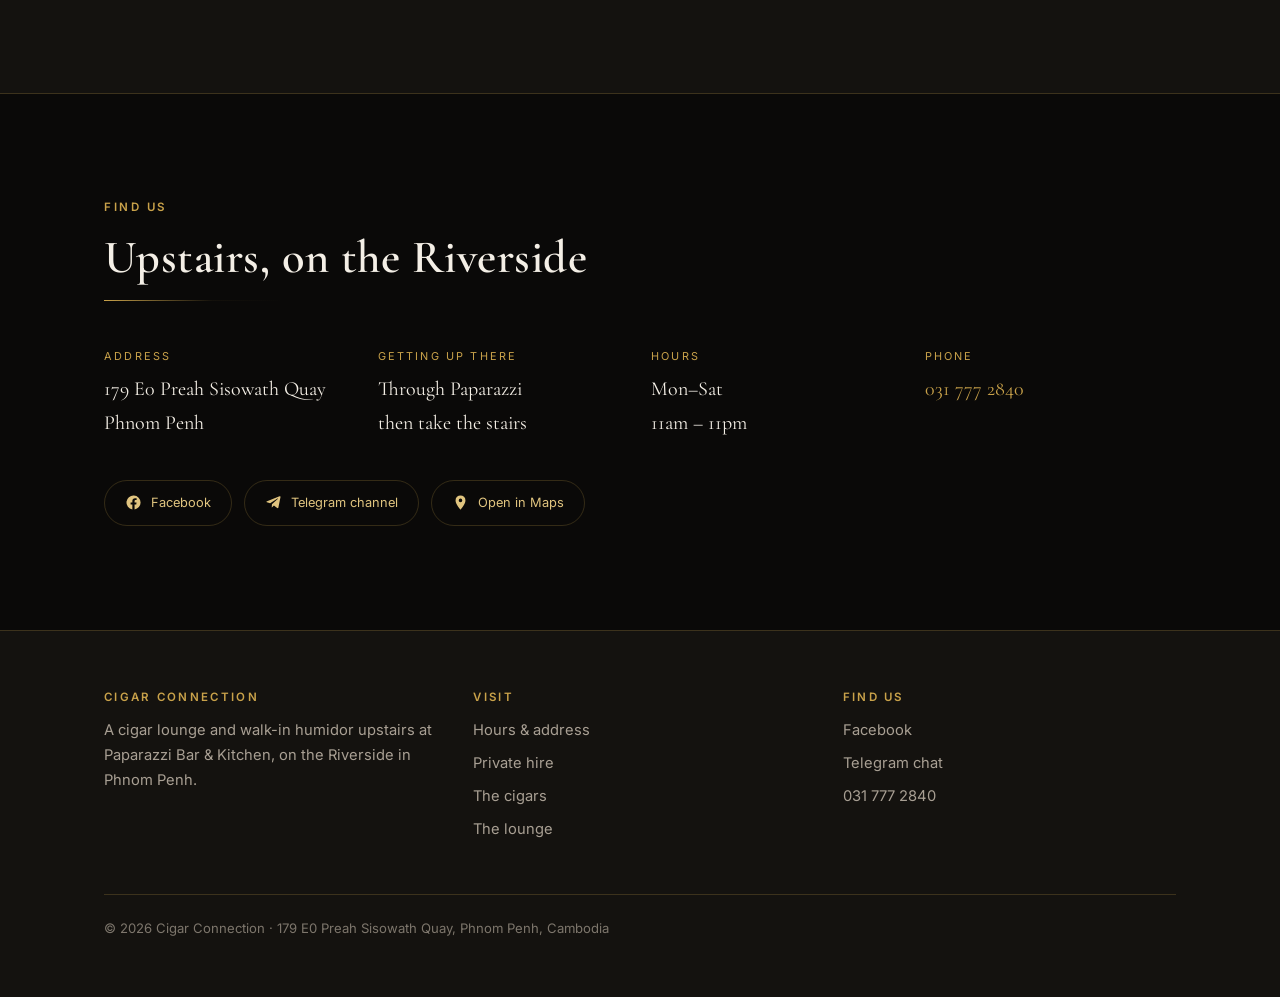
==== commit 8b1f86ff: "Point Telegram at the new bot. Cigar Connection now has its own Telegram bot (@cigarconnectionpp_bot" ====
--- a/index.html
+++ b/index.html
@@ -10,7 +10,7 @@
   <meta property="og:type" content="website" />
   <meta property="og:title" content="Cigar Connection — Cigar Lounge, Riverside Phnom Penh" />
   <meta property="og:description" content="A walk-in humidor and a leather armchair upstairs at Paparazzi, on the Riverside." />
-  <meta property="og:image" content="https://pivotpointstrat.github.io/cigar-connection-site/images/lounge-full.jpg" />
+  <meta property="og:image" content="https://cigarconnectionpp.com/images/lounge-full.jpg" />
 
   <link rel="icon" href="favicon.png" />
   <link rel="preconnect" href="https://fonts.googleapis.com" />
@@ -25,7 +25,15 @@
     "@type": "BarOrPub",
     "name": "Cigar Connection",
     "description": "Cigar lounge and walk-in humidor upstairs at Paparazzi Bar & Kitchen, Riverside, Phnom Penh. A selection of Dominican, Caribbean and Nicaraguan cigars, spirits and wine, and private group hire.",
-    "image": "images/lounge-full.jpg",
+    "image": "https://cigarconnectionpp.com/images/lounge-full.jpg",
+    "url": "https://cigarconnectionpp.com/",
+    "hasMap": "https://www.google.com/maps/place/Cigar+Connection+@Paparazzi/@11.5726712,104.9264021,1125m/data=!3m2!1e3!4b1!4m6!3m5!1s0x310951003bdbff75:0xdc2b93c112806539!8m2!3d11.572666!4d104.928977!16s%2Fg%2F11ltjxxmj7",
+    "geo": {
+      "@type": "GeoCoordinates",
+      "latitude": 11.572666,
+      "longitude": 104.928977
+    },
+    "priceRange": "$$",
     "address": {
       "@type": "PostalAddress",
       "streetAddress": "179 E0 Preah Sisowath Quay",
@@ -41,13 +49,15 @@
     }],
     "acceptsReservations": "True",
     "sameAs": [
+      "https://t.me/cigarconnectionpp_bot",
       "https://www.facebook.com/CigarConnectionKH",
-      "https://t.me/cigarconnectionphnompenh"
+      "https://t.me/cigarconnectionphnompenh",
+      "https://www.google.com/maps/place/Cigar+Connection+@Paparazzi/@11.5726712,104.9264021,1125m/data=!3m2!1e3!4b1!4m6!3m5!1s0x310951003bdbff75:0xdc2b93c112806539!8m2!3d11.572666!4d104.928977!16s%2Fg%2F11ltjxxmj7"
     ]
   }
   </script>
-  <link rel="canonical" href="https://pivotpointstrat.github.io/cigar-connection-site/" />
-  <meta property="og:url" content="https://pivotpointstrat.github.io/cigar-connection-site/" />
+  <link rel="canonical" href="https://cigarconnectionpp.com/" />
+  <meta property="og:url" content="https://cigarconnectionpp.com/" />
   <link rel="apple-touch-icon" href="images/apple-touch-icon.png" />
 </head>
 <body>
@@ -298,11 +308,11 @@
             <svg viewBox="0 0 24 24" aria-hidden="true"><path d="M22 12a10 10 0 1 0-11.6 9.9v-7H7.9V12h2.5V9.8c0-2.5 1.5-3.9 3.8-3.9 1.1 0 2.2.2 2.2.2v2.5h-1.3c-1.2 0-1.6.8-1.6 1.6V12h2.8l-.4 2.9h-2.4v7A10 10 0 0 0 22 12Z"/></svg>
             Facebook
           </a>
-          <a href="https://t.me/cigarconnectionphnompenh" target="_blank" rel="noopener">
+          <a href="https://t.me/cigarconnectionpp_bot" target="_blank" rel="noopener">
             <svg viewBox="0 0 24 24" aria-hidden="true"><path d="M21.9 4.3 18.9 19c-.2 1-.8 1.2-1.7.8l-4.6-3.4-2.2 2.1c-.3.3-.5.5-.9.5l.3-4.7 8.5-7.7c.4-.3-.1-.5-.6-.2L7.2 12.9l-4.5-1.4c-1-.3-1-1 .2-1.4l17.6-6.8c.8-.3 1.6.2 1.4 1Z"/></svg>
             Telegram channel
           </a>
-          <a href="https://www.google.com/maps/search/?api=1&amp;query=Paparazzi+Bar+%26+Kitchen+Preah+Sisowath+Quay+Phnom+Penh" target="_blank" rel="noopener">
+          <a href="https://www.google.com/maps/place/Cigar+Connection+@Paparazzi/@11.5726712,104.9264021,1125m/data=!3m2!1e3!4b1!4m6!3m5!1s0x310951003bdbff75:0xdc2b93c112806539!8m2!3d11.572666!4d104.928977!16s%2Fg%2F11ltjxxmj7" target="_blank" rel="noopener">
             <svg viewBox="0 0 24 24" aria-hidden="true"><path d="M12 2a7 7 0 0 0-7 7c0 5.2 7 13 7 13s7-7.8 7-13a7 7 0 0 0-7-7Zm0 9.5A2.5 2.5 0 1 1 12 6.5a2.5 2.5 0 0 1 0 5Z"/></svg>
             Open in Maps
           </a>
@@ -332,7 +342,7 @@
         <div>
           <h3>Find us</h3>
           <a href="https://www.facebook.com/CigarConnectionKH" target="_blank" rel="noopener">Facebook</a>
-          <a href="https://t.me/cigarconnectionphnompenh" target="_blank" rel="noopener">Telegram</a>
+          <a href="https://t.me/cigarconnectionpp_bot" target="_blank" rel="noopener">Telegram chat</a>
           <a href="tel:+855317772840">031 777 2840</a>
         </div>
       </div>
--- a/style.css
+++ b/style.css
@@ -399,3 +399,27 @@
 .socials a:hover { border-color: var(--brass); background: rgba(201, 162, 74, 0.08); }
 .socials svg { width: 17px; height: 17px; fill: currentColor; flex: none; }
 
+
+
+/* ---------------------------------------------------------------------------
+   Enquiry form (Netlify Forms — no backend, no database, no API key)
+   --------------------------------------------------------------------------- */
+.enquiry { display: grid; gap: 14px; max-width: 640px; margin-top: 26px; }
+.enquiry .row { display: grid; grid-template-columns: 1fr 1fr; gap: 14px; }
+@media (max-width: 620px) { .enquiry .row { grid-template-columns: 1fr; } }
+.enquiry label {
+  display: block; font-size: 0.72rem; letter-spacing: 0.09em;
+  text-transform: uppercase; color: var(--brass-soft); margin-bottom: 6px;
+}
+.enquiry input, .enquiry textarea {
+  width: 100%; padding: 12px 14px; background: rgba(255, 255, 255, 0.03);
+  border: 1px solid var(--line); border-radius: 4px; color: var(--cream);
+  font: inherit; font-size: 0.95rem;
+}
+.enquiry input:focus, .enquiry textarea:focus {
+  outline: 2px solid var(--brass); outline-offset: 1px; border-color: var(--brass);
+}
+.enquiry textarea { min-height: 120px; resize: vertical; }
+.enquiry .honeypot { position: absolute; left: -9999px; }  /* bot trap */
+.enquiry-note { font-size: 0.84rem; opacity: 0.8; margin-top: 12px; }
+.form-fallback { display: none; }
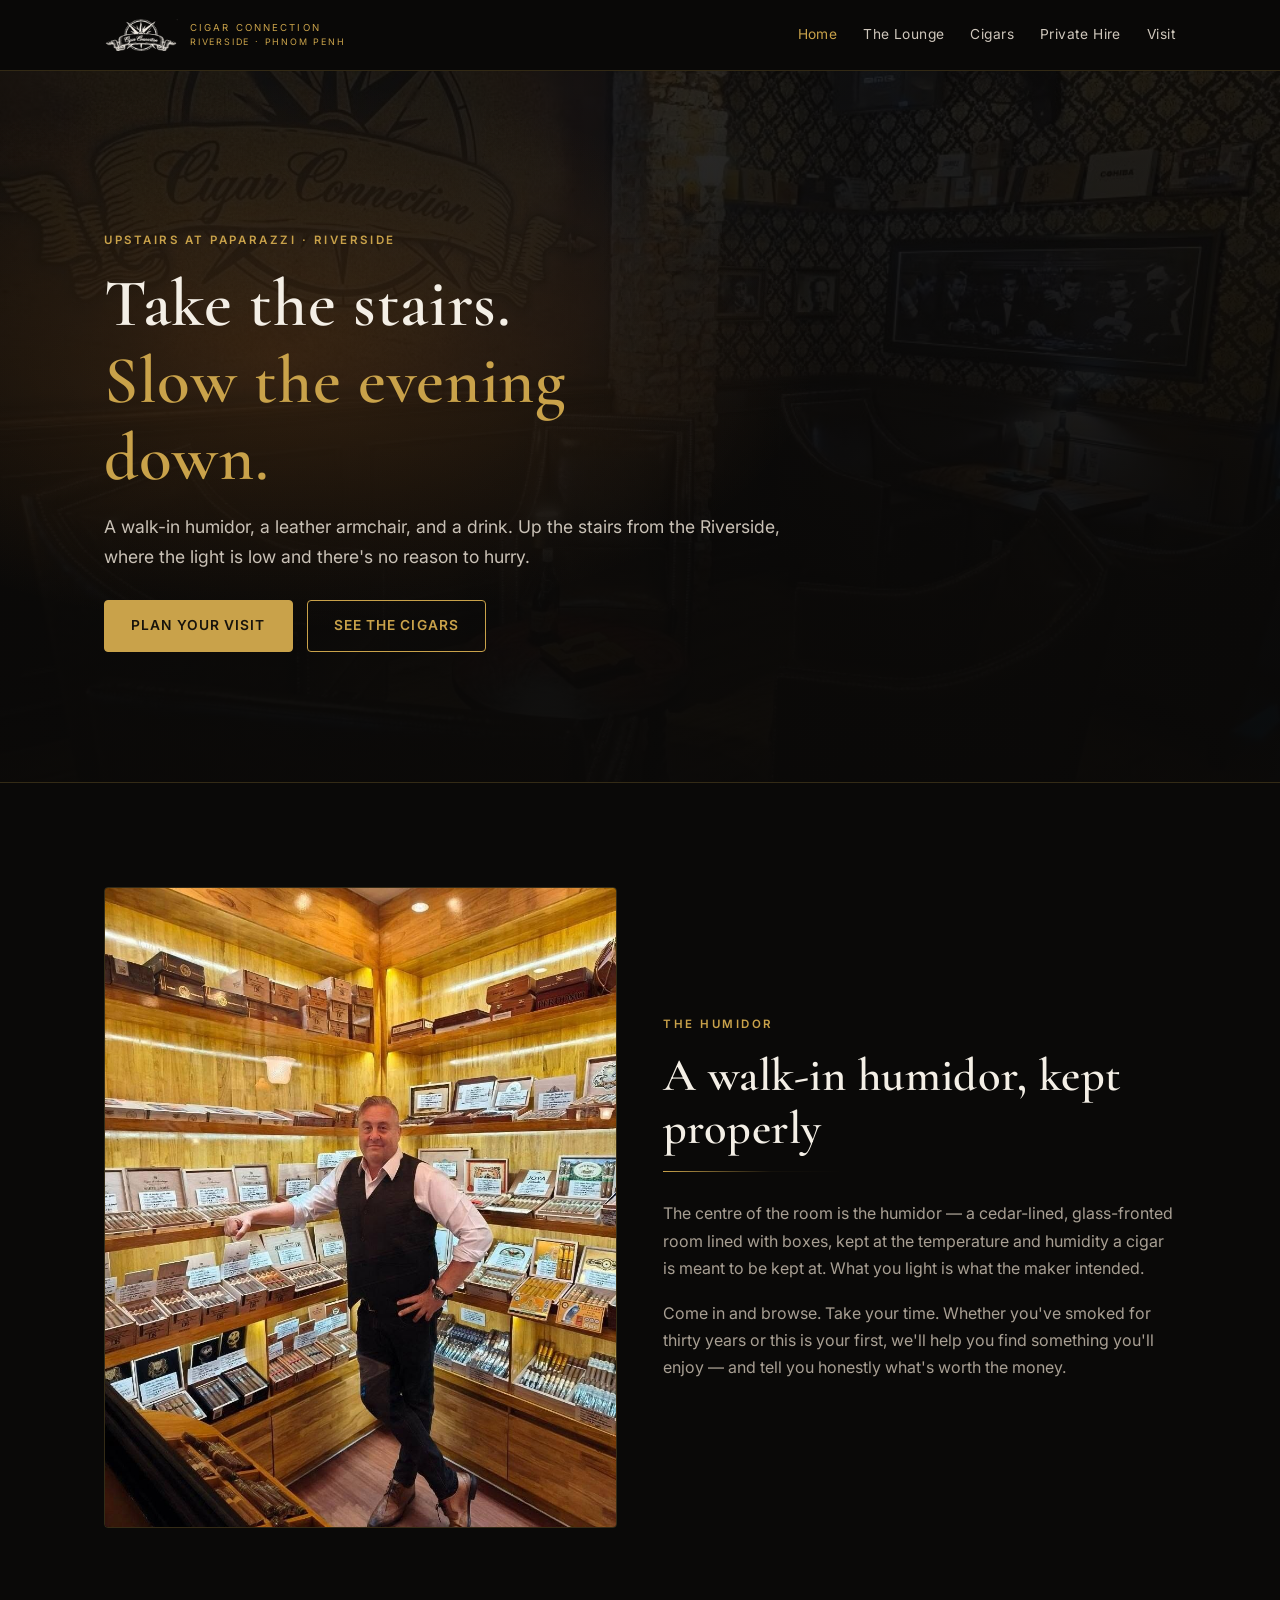
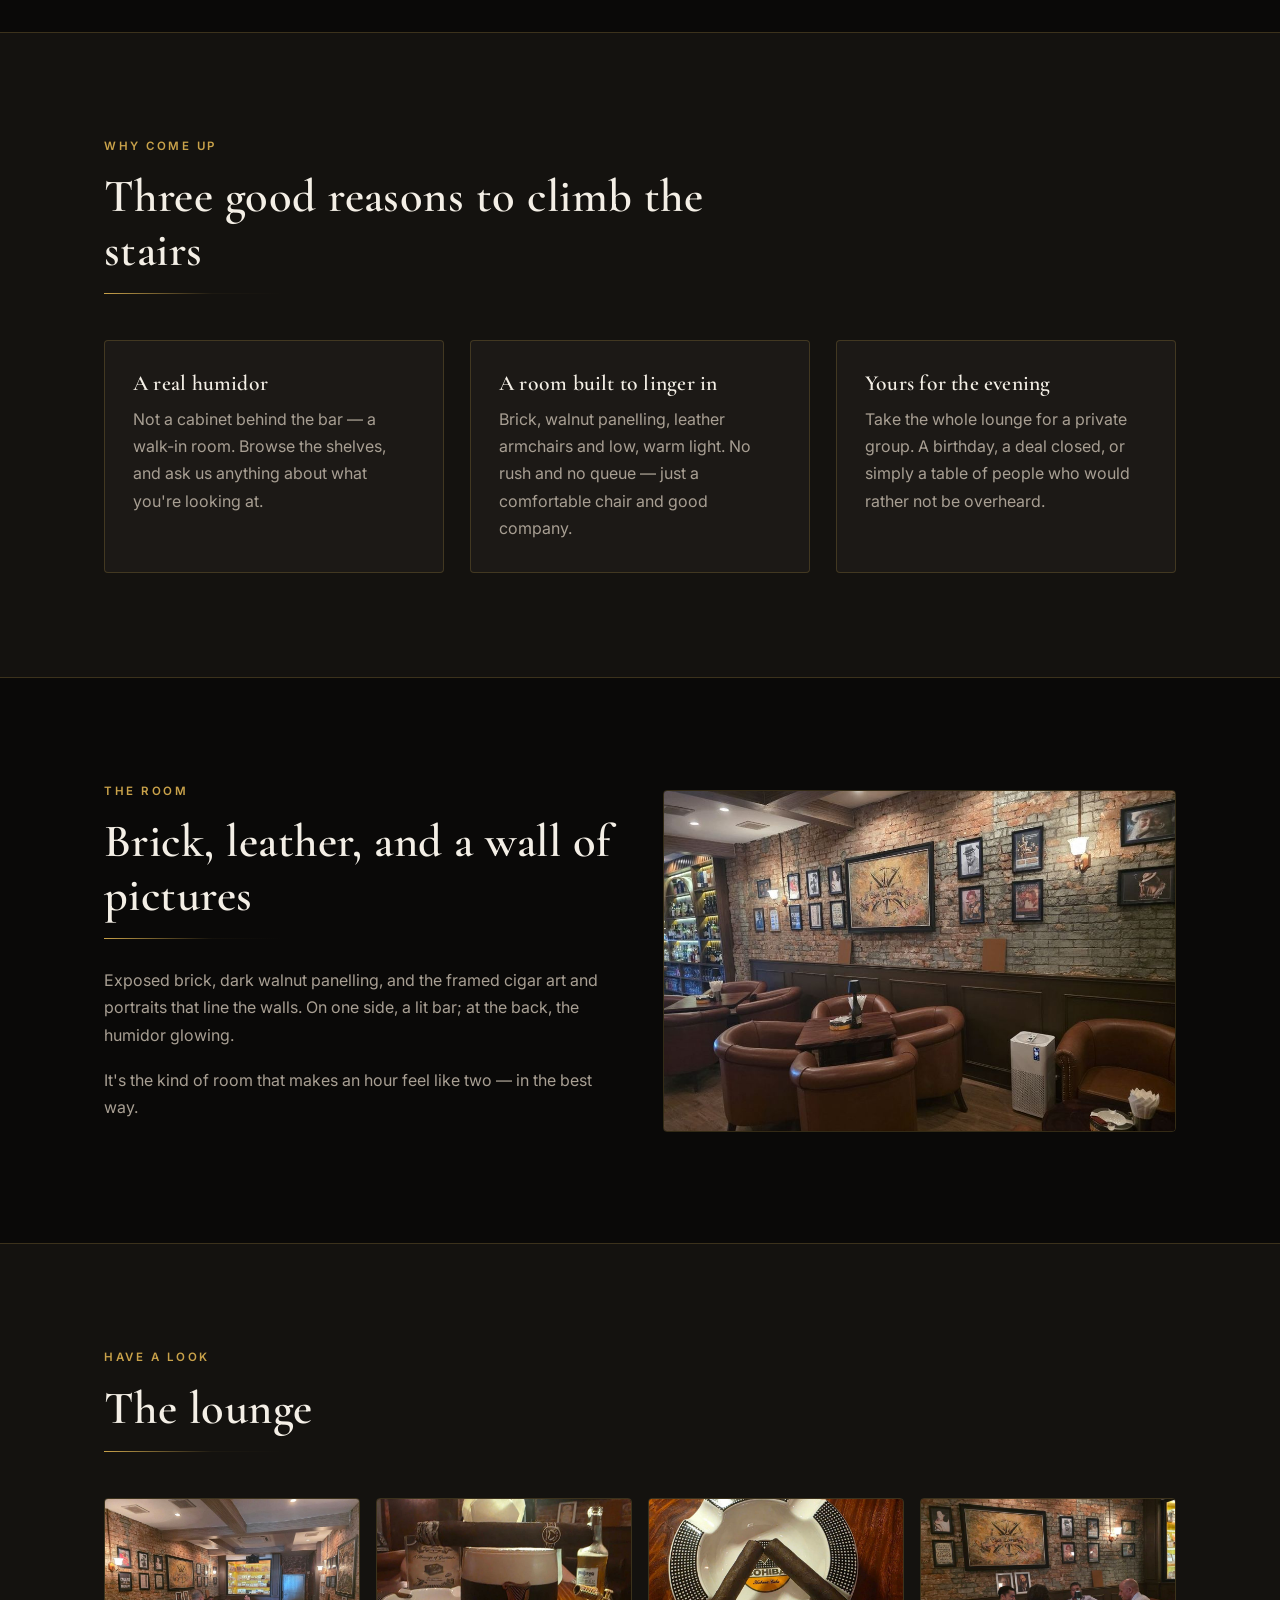
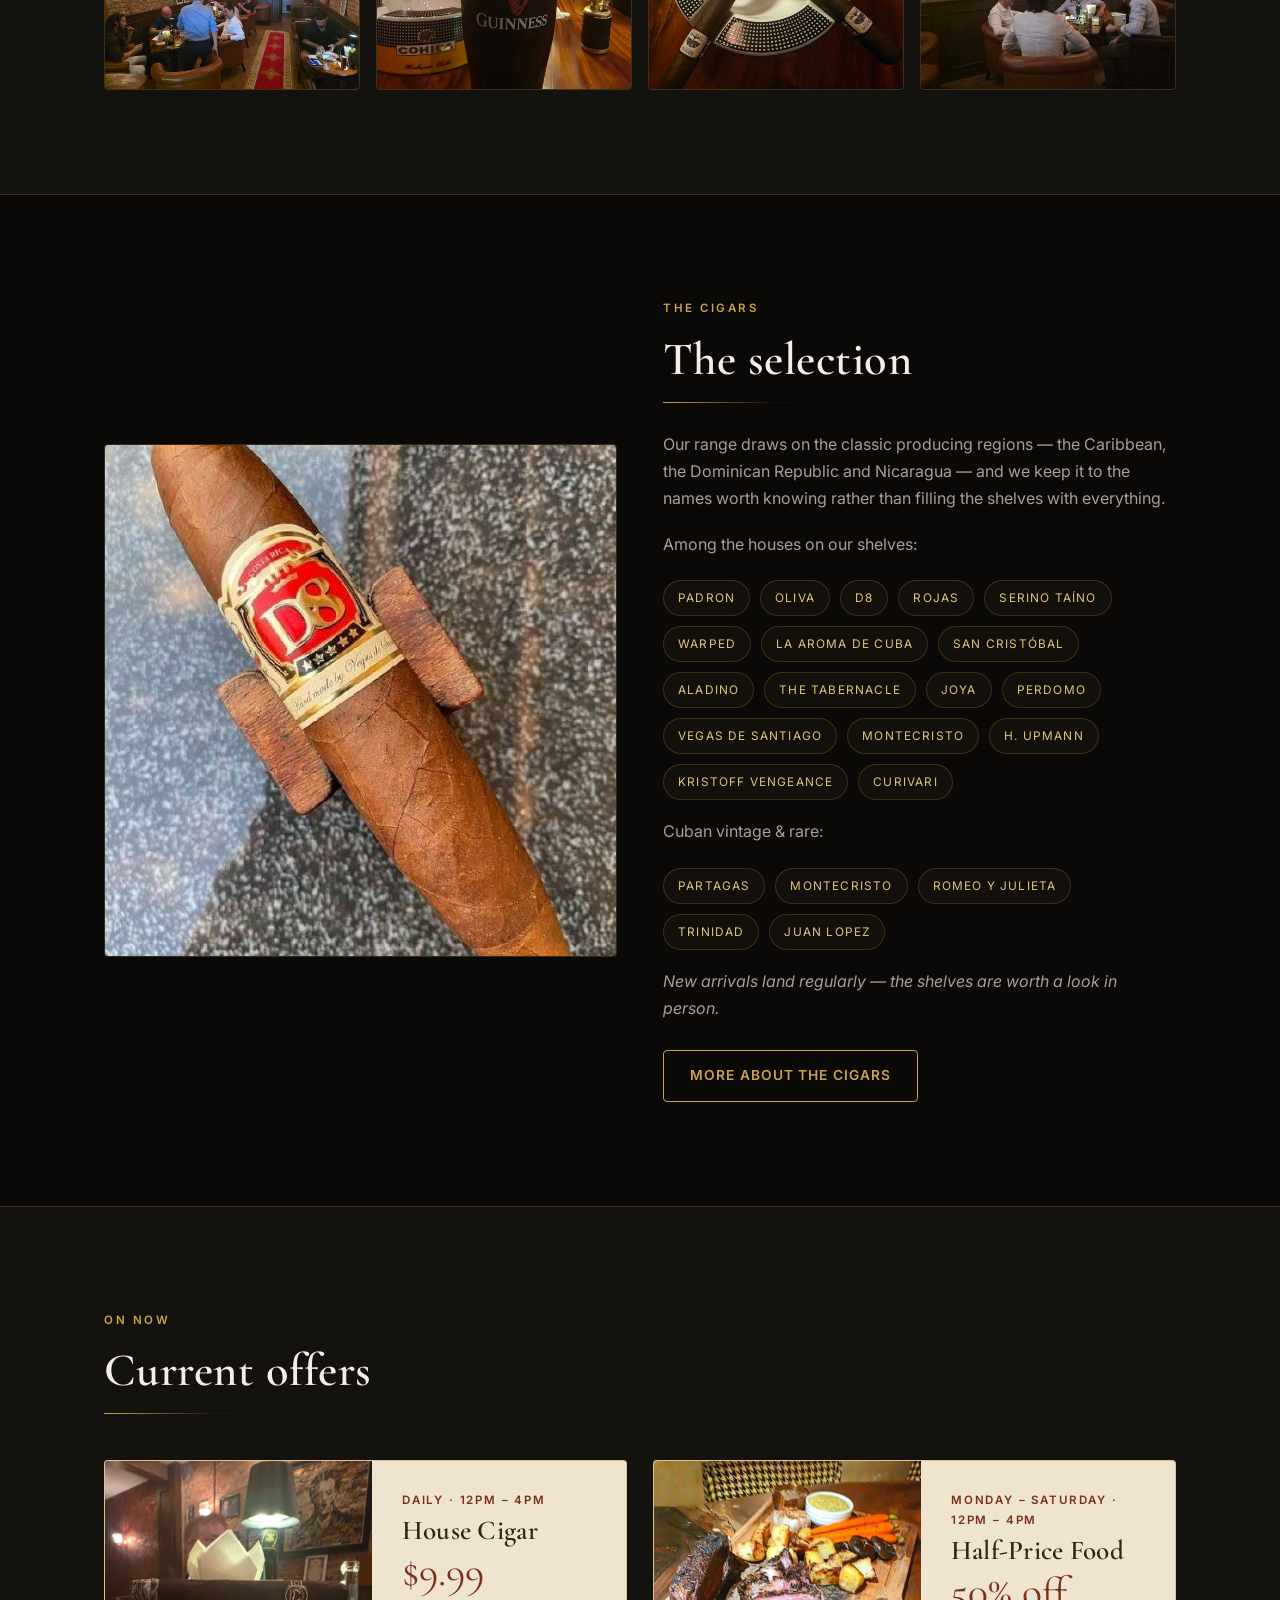
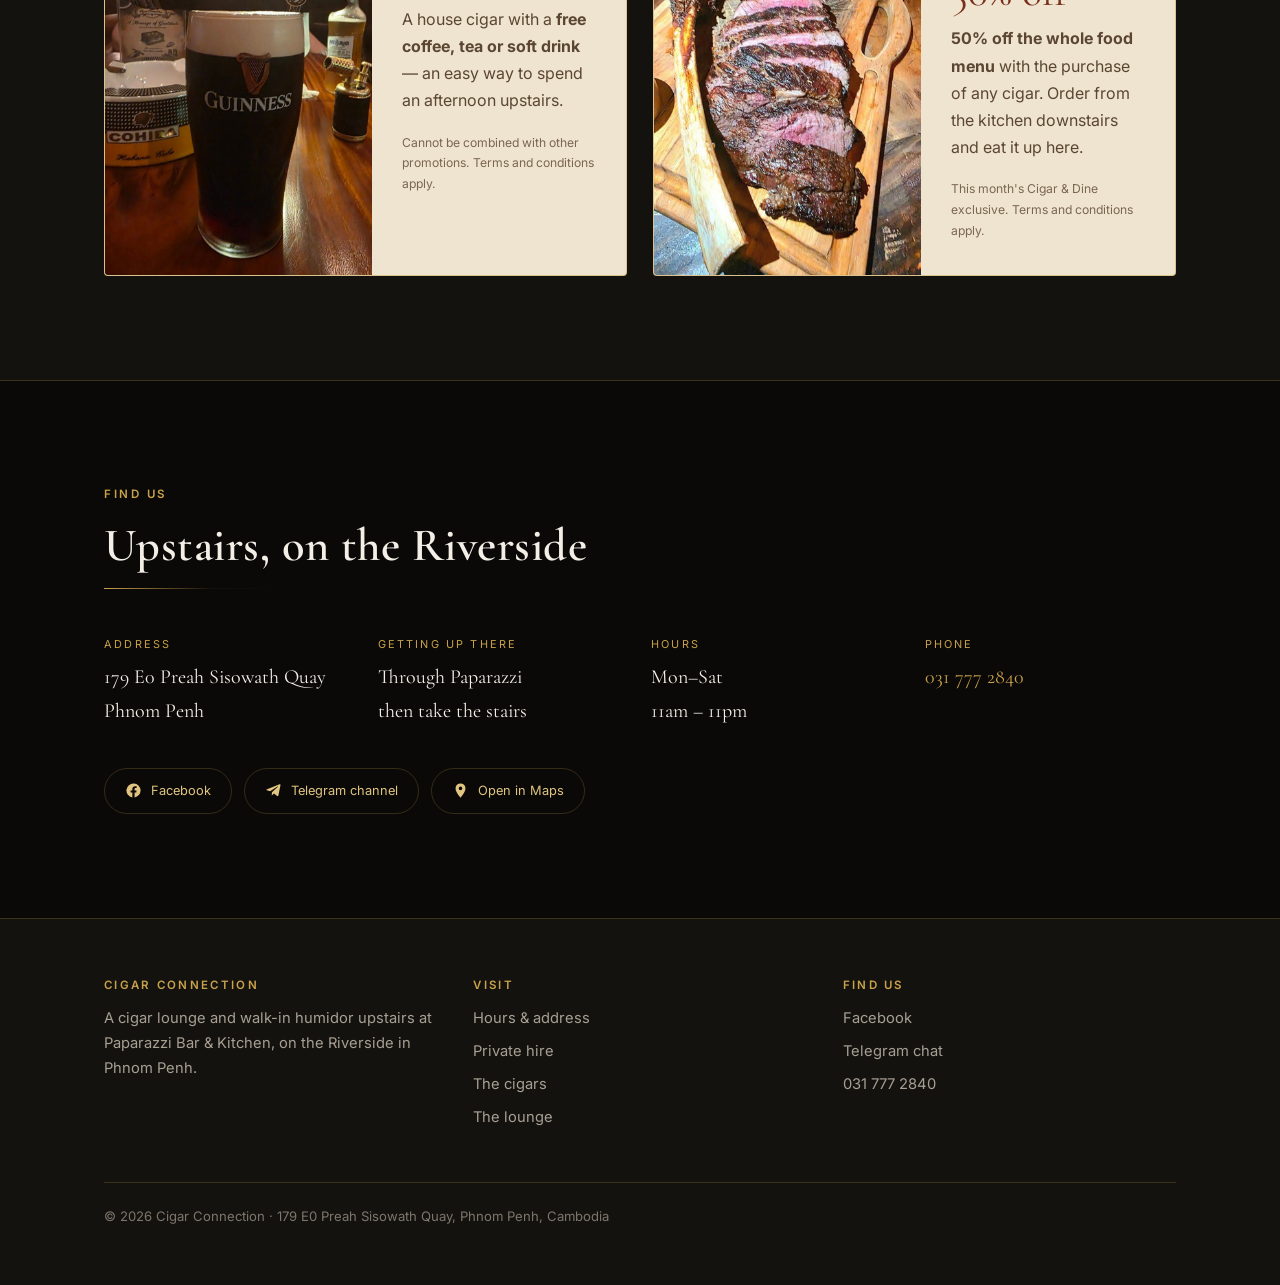
==== commit 29c0f744: "Update humidor brand list from client (main selection + Cuban vintage & rare)" ====
--- a/index.html
+++ b/index.html
@@ -2,6 +2,7 @@
 <html lang="en">
 <head>
   <meta charset="UTF-8" />
+  <script>document.documentElement.className += ' js';</script>
   <meta name="viewport" content="width=device-width, initial-scale=1.0" />
   <title>Cigar Connection | Cigar Lounge &amp; Walk-In Humidor — Riverside, Phnom Penh</title>
   <meta name="description" content="Cigar Connection is the cigar lounge upstairs at Paparazzi on Phnom Penh's Riverside — a walk-in humidor, leather armchairs, whisky and cigars, and a quiet corner over the river." />
@@ -69,13 +70,17 @@
         <img src="images/logo-light.png" alt="" class="brand-logo" />
         <span class="brand-text">Cigar Connection<span>Riverside · Phnom Penh</span></span>
       </a>
-      <nav class="nav" aria-label="Main">
+      <nav class="nav" id="main-nav" aria-label="Main">
         <a href="" aria-current="page">Home</a>
         <a href="the-lounge.html">The Lounge</a>
         <a href="cigars.html">Cigars</a>
         <a href="private-hire.html">Private Hire</a>
         <a href="visit.html">Visit</a>
       </nav>
+        <button class="nav-toggle" type="button" aria-label="Menu"
+                aria-expanded="false" aria-controls="main-nav">
+          <span class="nav-toggle-bars" aria-hidden="true"><i></i><i></i><i></i></span>
+        </button>
     </div>
   </header>
 
@@ -83,7 +88,7 @@
 
     <!-- ============ HERO ============ -->
     <section class="hero">
-      <img src="images/hero-lounge.jpg" alt="The Cigar Connection lounge: the compass logo painted on the wall above brown leather armchairs" class="photo photo-hero" />
+      <img src="images/hero-lounge.jpg" alt="The Cigar Connection lounge: the compass logo painted on the wall above brown leather armchairs" class="photo photo-hero" / decoding="async" decoding="async" fetchpriority="high">
       <div class="wrap">
         <p class="kicker">Upstairs at Paparazzi · Riverside</p>
         <h1>Take the stairs. <span class="brass">Slow the evening down.</span></h1>
@@ -102,7 +107,7 @@
     <section>
       <div class="wrap feature">
         <div class="feature-media">
-          <img src="images/humidor-interior.jpg" alt="Inside the walk-in humidor at Cigar Connection, wooden shelves lined with boxes of cigars" class="photo photo-tall" />
+          <img src="images/humidor-interior.jpg" alt="Inside the walk-in humidor at Cigar Connection, wooden shelves lined with boxes of cigars" class="photo photo-tall" / decoding="async" loading="lazy" decoding="async">
         </div>
         <div>
           <p class="kicker">The humidor</p>
@@ -160,7 +165,7 @@
     <section>
       <div class="wrap feature flip">
         <div class="feature-media">
-          <img src="images/room-wide.jpg" alt="The brick wall of the lounge hung with framed vintage cigar artwork and portraits, with leather armchairs below and a lit bar to one side" class="photo photo-wide" />
+          <img src="images/room-wide.jpg" alt="The brick wall of the lounge hung with framed vintage cigar artwork and portraits, with leather armchairs below and a lit bar to one side" class="photo photo-wide" / decoding="async" loading="lazy" decoding="async">
         </div>
         <div>
           <p class="kicker">The room</p>
@@ -186,10 +191,10 @@
           <hr class="rule" />
         </div>
         <div class="gallery">
-          <img src="images/lounge-full.jpg" alt="The Cigar Connection lounge in the evening, guests smoking cigars in leather armchairs with the humidor lit at the back of the room" class="photo" />
-          <img src="images/pairing-guinness.jpg" alt="A pint of Guinness on a wooden table beside a large cigar resting on a Cohiba ashtray" class="photo" />
-          <img src="images/cigars-pair.jpg" alt="Two cigars resting crossed on a Cohiba ashtray on a polished wooden table" class="photo" />
-          <img src="images/lounge-group.jpg" alt="Guests seated in leather armchairs around a table beneath the framed Cigar Connection artwork" class="photo" />
+          <img src="images/lounge-full.jpg" alt="The Cigar Connection lounge in the evening, guests smoking cigars in leather armchairs with the humidor lit at the back of the room" class="photo" / decoding="async" loading="lazy" decoding="async">
+          <img src="images/pairing-guinness.jpg" alt="A pint of Guinness on a wooden table beside a large cigar resting on a Cohiba ashtray" class="photo" / decoding="async" loading="lazy" decoding="async">
+          <img src="images/cigars-pair.jpg" alt="Two cigars resting crossed on a Cohiba ashtray on a polished wooden table" class="photo" / decoding="async" loading="lazy" decoding="async">
+          <img src="images/lounge-group.jpg" alt="Guests seated in leather armchairs around a table beneath the framed Cigar Connection artwork" class="photo" / decoding="async" loading="lazy" decoding="async">
         </div>
       </div>
     </section>
@@ -198,7 +203,7 @@
     <section>
       <div class="wrap feature">
         <div class="feature-media">
-          <img src="images/cigar-single.jpg" alt="A cigar resting on a wooden stand, band visible" class="photo photo-square" />
+          <img src="images/cigar-single.jpg" alt="A cigar resting on a wooden stand, band visible" class="photo photo-square" / decoding="async" loading="lazy" decoding="async">
         </div>
         <div>
           <p class="kicker">The cigars</p>
@@ -209,17 +214,33 @@
             Republic and Nicaragua — and we keep it to the names worth knowing rather than
             filling the shelves with everything.
           </p>
-          <!-- TBC: brand list inferred from the humidor photographs — confirm with the client
-               before this page is treated as final. -->
           <p style="margin-bottom:6px">Among the houses on our shelves:</p>
           <ul class="chips">
-            <li>Cohiba</li>
-            <li>Romeo y Julieta</li>
+            <li>Padron</li>
+            <li>Oliva</li>
+            <li>D8</li>
+            <li>Rojas</li>
+            <li>Serino Taíno</li>
+            <li>Warped</li>
+            <li>La Aroma de Cuba</li>
+            <li>San Cristóbal</li>
+            <li>Aladino</li>
+            <li>The Tabernacle</li>
             <li>Joya</li>
             <li>Perdomo</li>
-            <li>VegaFina</li>
-            <li>White Label</li>
-            <li>AVO</li>
+            <li>Vegas de Santiago</li>
+            <li>Montecristo</li>
+            <li>H. Upmann</li>
+            <li>Kristoff Vengeance</li>
+            <li>Curivari</li>
+          </ul>
+          <p style="margin-bottom:6px;margin-top:18px">Cuban vintage &amp; rare:</p>
+          <ul class="chips">
+            <li>Partagas</li>
+            <li>Montecristo</li>
+            <li>Romeo y Julieta</li>
+            <li>Trinidad</li>
+            <li>Juan Lopez</li>
           </ul>
           <p class="offer-fine" style="color:var(--muted);margin-top:18px">
             <em>New arrivals land regularly — the shelves are worth a look in person.</em>
@@ -242,7 +263,7 @@
 
         <div class="grid grid-2">
           <div class="offer">
-            <img src="images/pairing-guinness.jpg" alt="A cigar and a pint of Guinness on the table" />
+            <img src="images/pairing-guinness.jpg" alt="A cigar and a pint of Guinness on the table" / decoding="async" loading="lazy" decoding="async">
             <div class="offer-body">
               <p class="offer-when">Daily · 12pm – 4pm</p>
               <h3>House Cigar</h3>
@@ -256,7 +277,7 @@
           </div>
 
           <div class="offer">
-            <img src="images/food-steak.jpg" alt="Grilled steak served on a wooden board" />
+            <img src="images/food-steak.jpg" alt="Grilled steak served on a wooden board" / decoding="async" loading="lazy" decoding="async">
             <div class="offer-body">
               <p class="offer-when">Monday – Saturday · 12pm – 4pm</p>
               <h3>Half-Price Food</h3>
@@ -353,5 +374,6 @@
   </footer>
 
   <script>document.getElementById('year').textContent = new Date().getFullYear();</script>
+  <script src="nav.js" defer></script>
 </body>
 </html>
--- a/style.css
+++ b/style.css
@@ -423,3 +423,103 @@
 .enquiry .honeypot { position: absolute; left: -9999px; }  /* bot trap */
 .enquiry-note { font-size: 0.84rem; opacity: 0.8; margin-top: 12px; }
 .form-fallback { display: none; }
+
+
+/* ===========================================================================
+   MOBILE
+   The header used to just shrink its five nav links (16px gaps, 0.8rem text),
+   which needs roughly 590px of width — so it overflowed every phone. Below
+   860px the links now collapse behind a hamburger button.
+
+   The collapse is scoped to `html.js`, a class set inline in each page's
+   <head>. If nav.js fails to load, the class is never added, the links stay
+   in the layout, and the site is still navigable — it degrades to the old
+   cramped bar rather than losing its menu entirely.
+   =========================================================================== */
+:root { --header-h: 70px; }
+html {
+  scroll-padding-top: calc(var(--header-h) + 16px);  /* anchors clear the sticky header */
+  -webkit-text-size-adjust: 100%;                    /* no landscape text inflation */
+}
+img, iframe, video { max-width: 100%; }
+img { height: auto; }
+
+.nav-toggle { display: none; }   /* desktop keeps the plain link bar */
+
+@media (max-width: 860px) {
+  /* the header is still 70px tall down to 700px (logo is 74px wide until then),
+     then 62px — matching the existing .site-header .wrap rules further up */
+  :root { --header-h: 70px; }
+
+  /* ---- the hamburger button ---- */
+  .nav-toggle {
+    display: inline-flex; align-items: center; justify-content: center;
+    width: 46px; height: 46px; margin-left: auto; padding: 0;
+    background: transparent; border: 1px solid var(--line); border-radius: 6px;
+    color: var(--brass-soft); cursor: pointer; flex: none;
+  }
+  .nav-toggle:hover { border-color: var(--brass); color: var(--brass); }
+  .nav-toggle-bars { position: relative; display: block; width: 20px; height: 14px; }
+  .nav-toggle-bars i {
+    position: absolute; left: 0; width: 100%; height: 2px;
+    background: currentColor; border-radius: 2px;
+    transition: transform .2s ease, opacity .15s ease;
+  }
+  .nav-toggle-bars i:nth-child(1) { top: 0; }
+  .nav-toggle-bars i:nth-child(2) { top: 6px; }
+  .nav-toggle-bars i:nth-child(3) { top: 12px; }
+  .nav-toggle[aria-expanded="true"] .nav-toggle-bars i:nth-child(1) { transform: translateY(6px) rotate(45deg); }
+  .nav-toggle[aria-expanded="true"] .nav-toggle-bars i:nth-child(2) { opacity: 0; }
+  .nav-toggle[aria-expanded="true"] .nav-toggle-bars i:nth-child(3) { transform: translateY(-6px) rotate(-45deg); }
+
+  /* ---- the panel ---- */
+  html.js .nav {
+    position: fixed; left: 0; right: 0; top: var(--header-h);
+    flex-direction: column; align-items: stretch; gap: 0;
+    padding: 6px 0 10px;
+    max-height: calc(100vh - var(--header-h));
+    max-height: calc(100dvh - var(--header-h));
+    overflow-y: auto; -webkit-overflow-scrolling: touch;
+    background: rgba(10, 9, 8, 0.985);
+    -webkit-backdrop-filter: blur(14px); backdrop-filter: blur(14px);
+    border-bottom: 1px solid var(--line);
+    box-shadow: 0 18px 40px rgba(0, 0, 0, 0.5);
+    opacity: 0; transform: translateY(-10px); pointer-events: none;
+    transition: opacity .18s ease, transform .18s ease;
+  }
+  html.js .nav.is-open { opacity: 1; transform: none; pointer-events: auto; }
+  html.js .nav a {
+    padding: 15px 24px; font-size: 1rem; letter-spacing: 0.04em;
+    border-bottom: 1px solid rgba(255, 255, 255, 0.055);
+  }
+  html.js .nav a:last-child { border-bottom: 0; }
+  html.js .nav a[aria-current="page"] { background: rgba(201, 162, 74, 0.07); }
+
+  /* the page behind the open panel must not scroll */
+  body.nav-open { overflow: hidden; }
+
+  /* ---- roomier tap targets (Apple/Google both say ~44-48px) ---- */
+  .wrap { padding: 0 20px; }
+  .btn {
+    display: inline-flex; align-items: center; justify-content: center;
+    min-height: 48px; padding: 15px 28px;
+  }
+  .socials a { min-height: 46px; padding: 13px 22px; }
+  .footer-grid a { display: inline-block; padding: 10px 0; }
+
+  /* iOS zooms the page when a focused field is smaller than 16px */
+  .enquiry input, .enquiry textarea { font-size: 16px; }
+
+  /* give the embedded map a usable height instead of the desktop one */
+  iframe[src*="openstreetmap"] { height: 300px; }
+}
+
+@media (max-width: 420px) {
+  .brand-logo { width: 46px; }
+  .brand-text { font-size: 0.94rem; }
+  .brand-text span { font-size: 0.5rem; letter-spacing: 0.16em; }
+}
+
+@media (max-width: 700px) {
+  :root { --header-h: 62px; }
+}
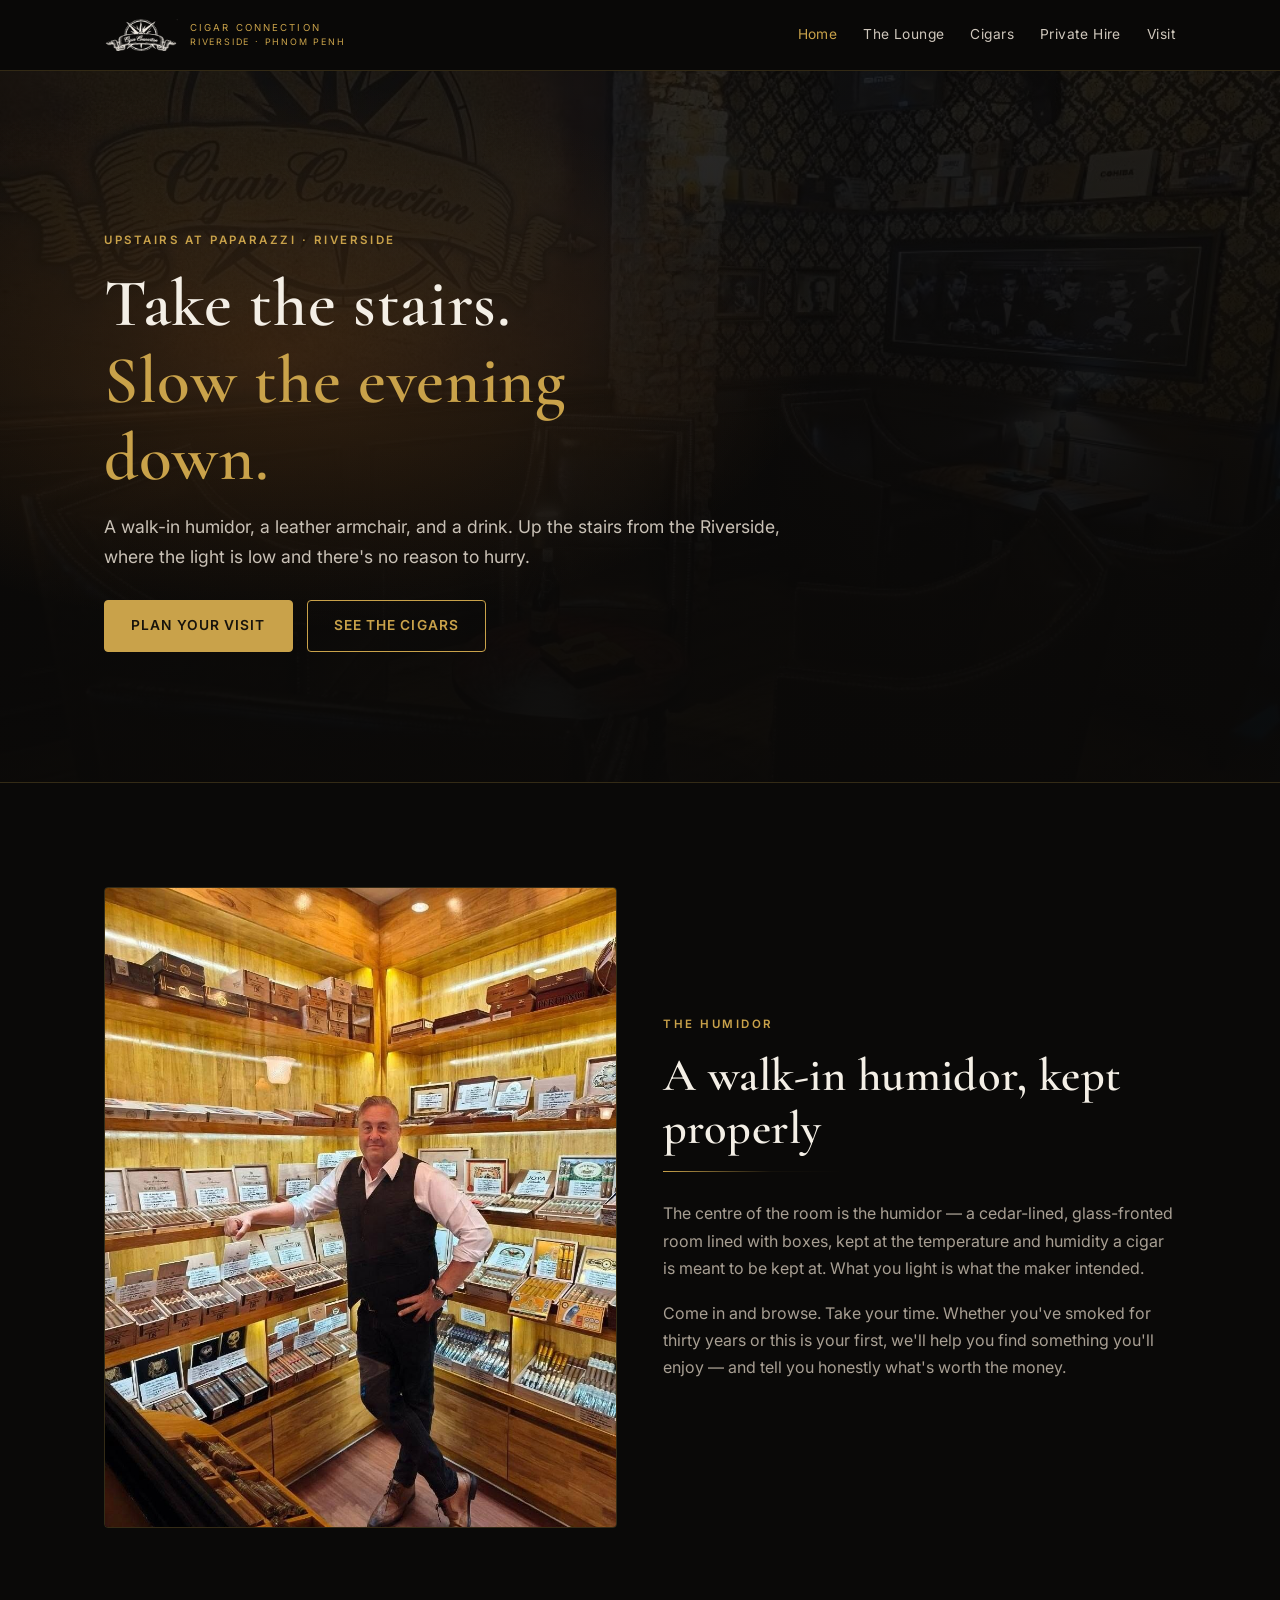
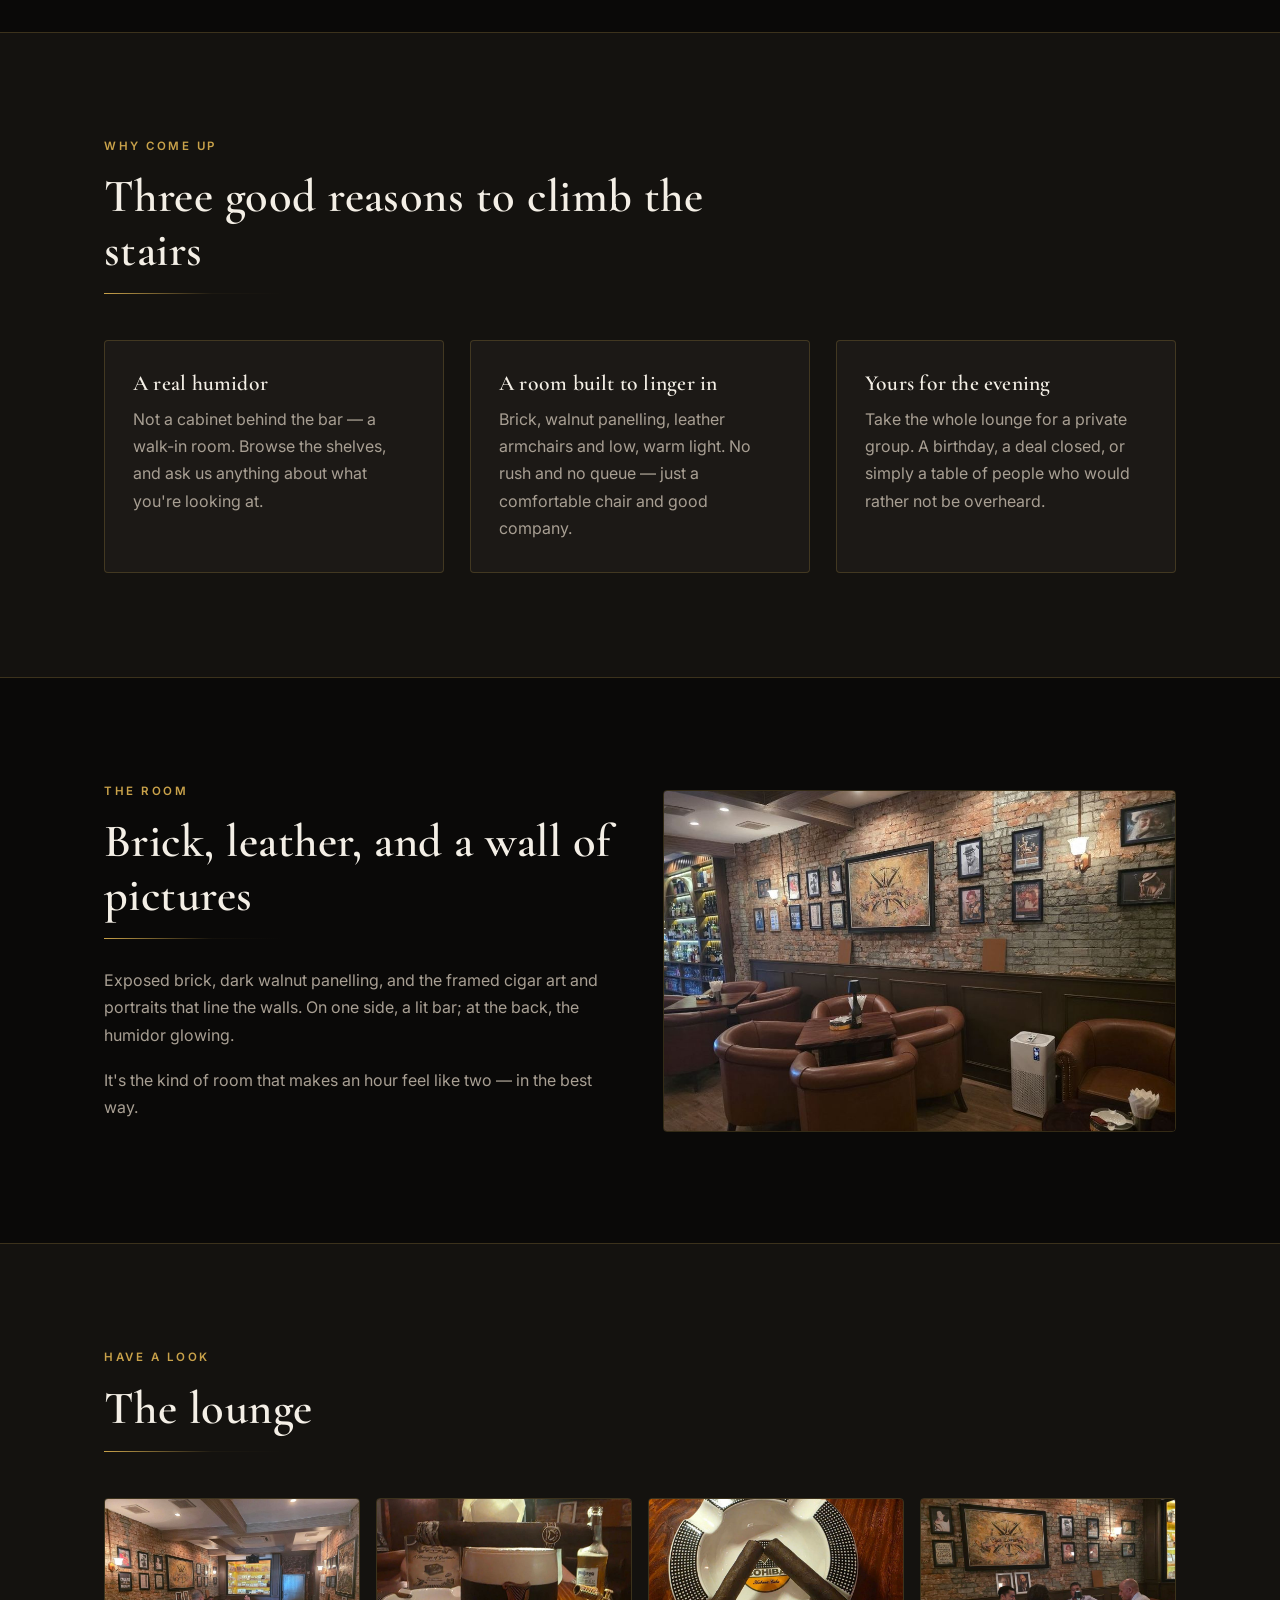
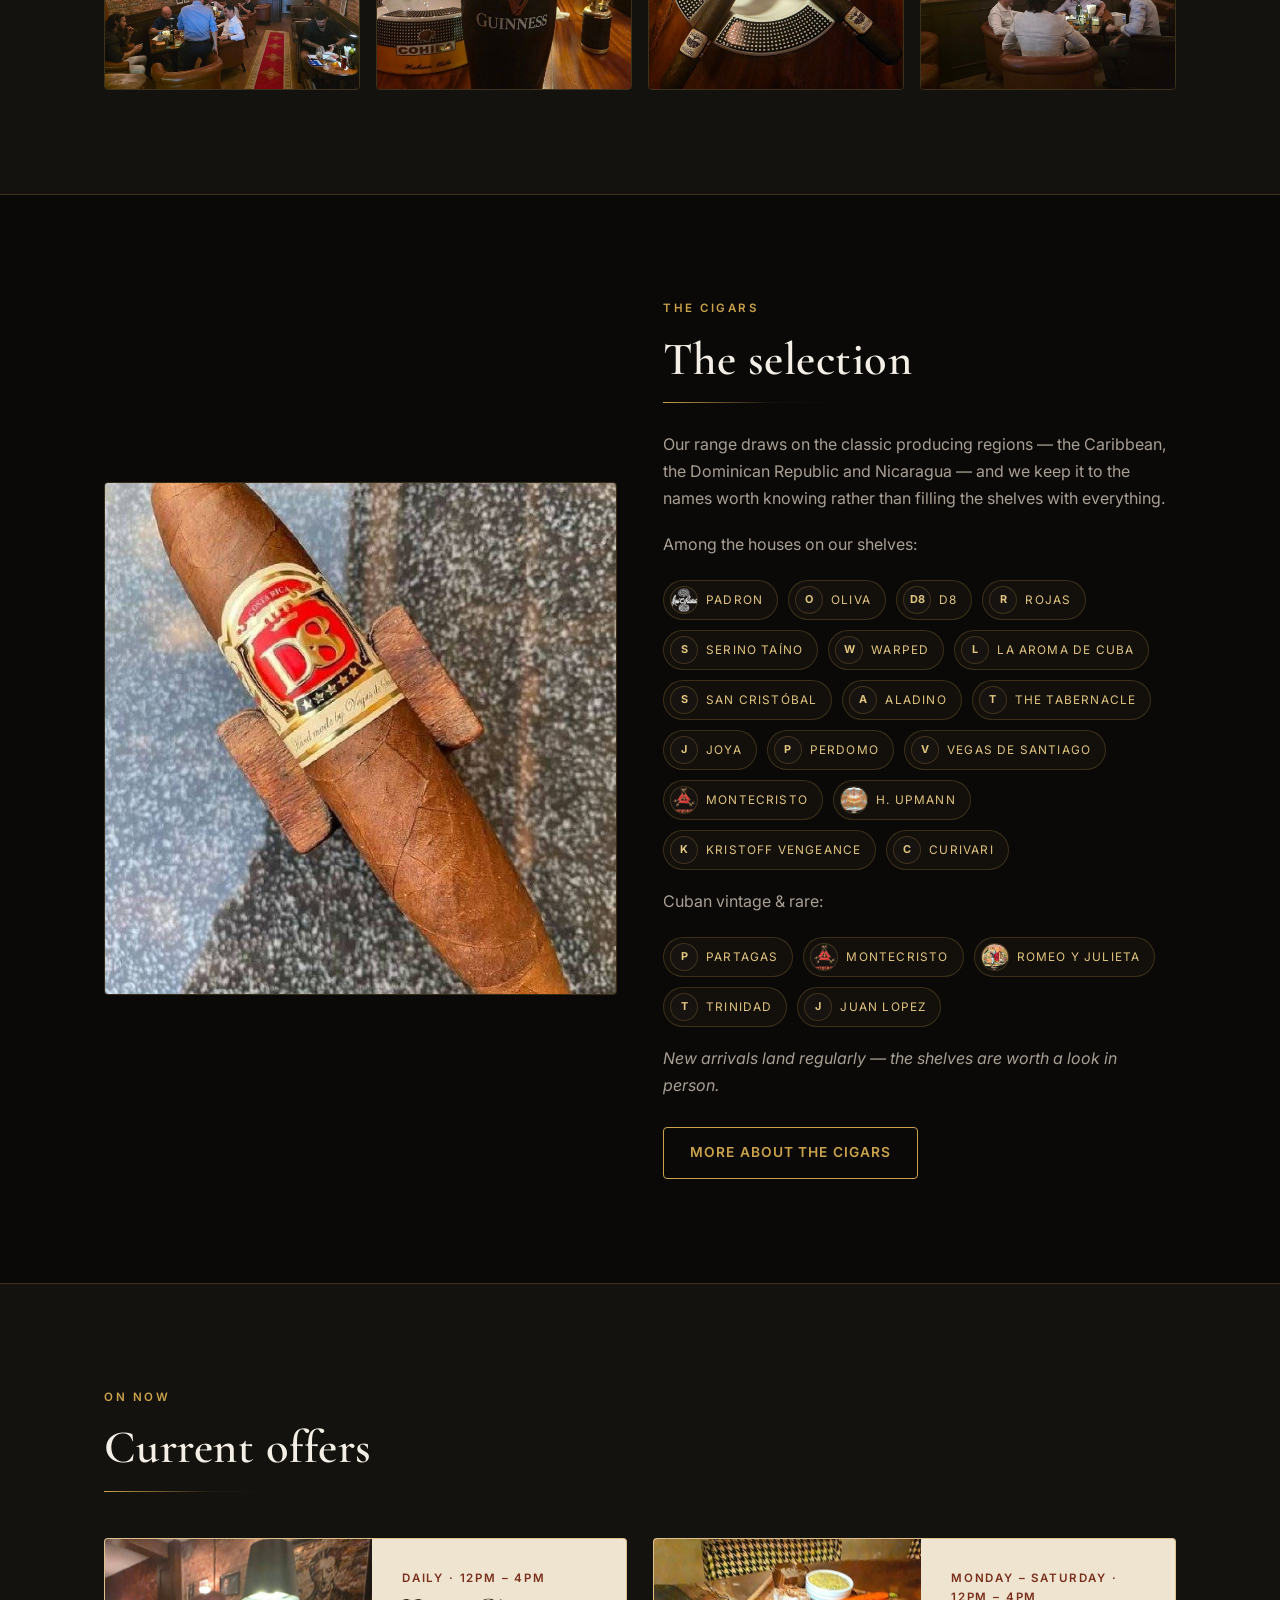
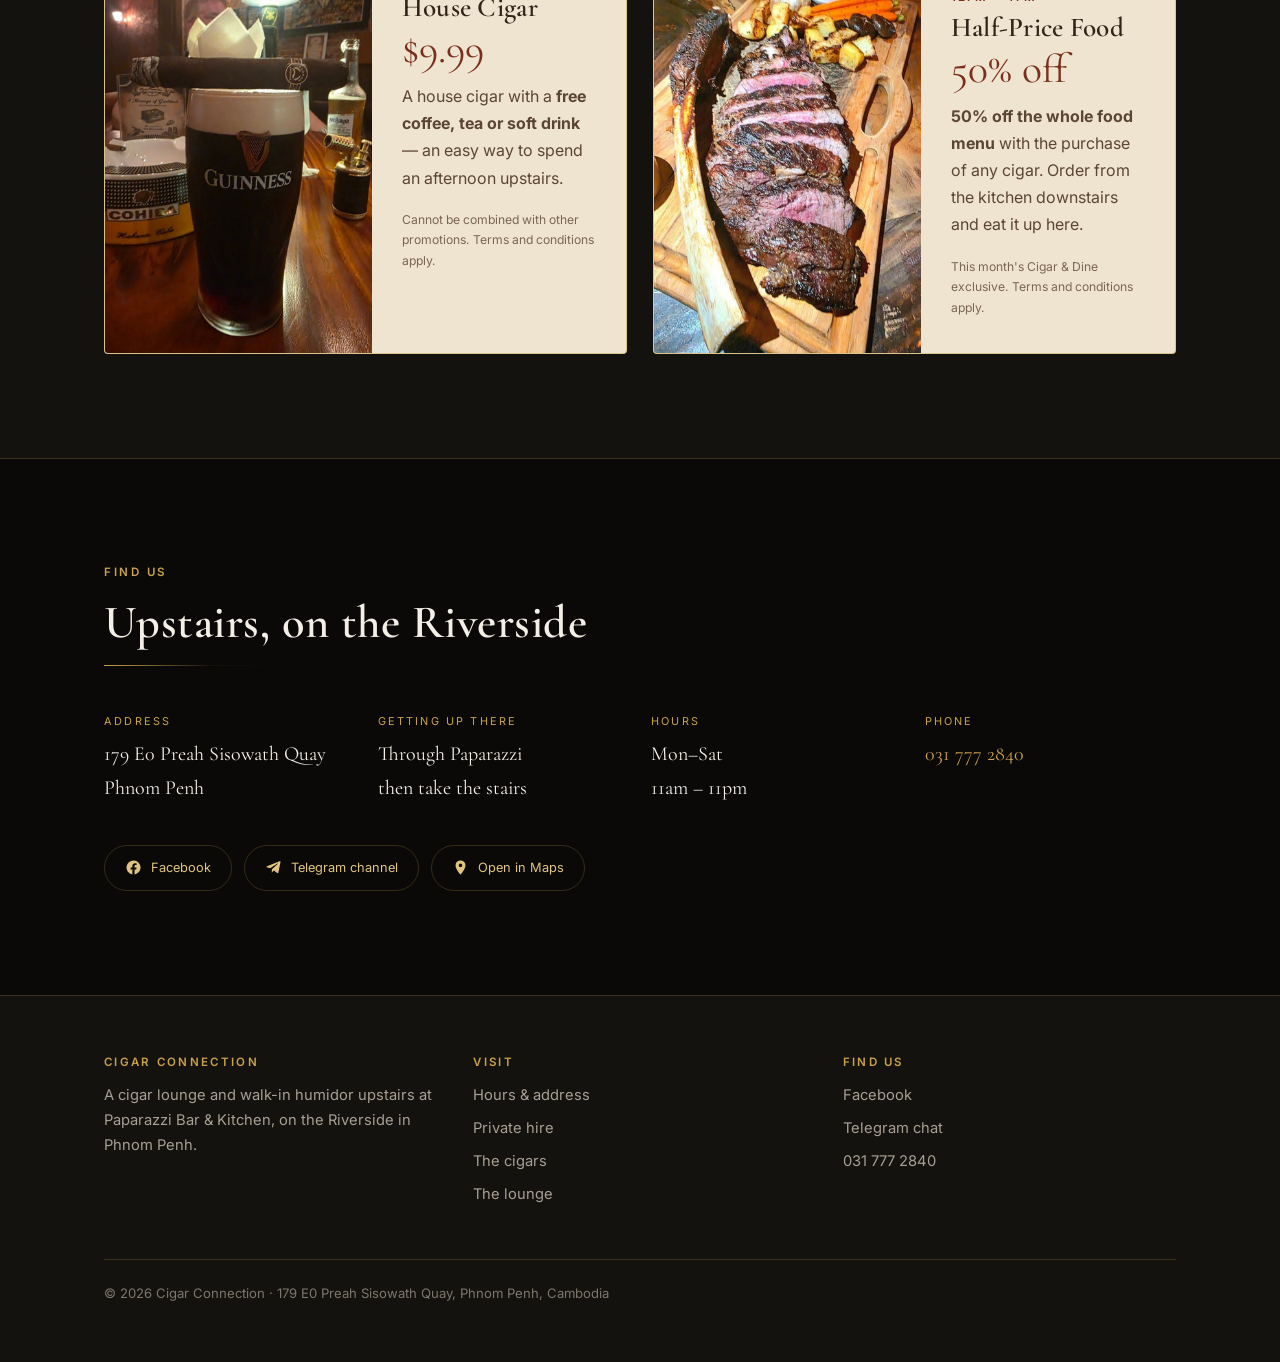
==== commit d45e80d4: "Circular brand-band badges on the cigar list (4 real logos from Wikipedia + initials pending client " ====
--- a/index.html
+++ b/index.html
@@ -216,31 +216,31 @@
           </p>
           <p style="margin-bottom:6px">Among the houses on our shelves:</p>
           <ul class="chips">
-            <li>Padron</li>
-            <li>Oliva</li>
-            <li>D8</li>
-            <li>Rojas</li>
-            <li>Serino Taíno</li>
-            <li>Warped</li>
-            <li>La Aroma de Cuba</li>
-            <li>San Cristóbal</li>
-            <li>Aladino</li>
-            <li>The Tabernacle</li>
-            <li>Joya</li>
-            <li>Perdomo</li>
-            <li>Vegas de Santiago</li>
-            <li>Montecristo</li>
-            <li>H. Upmann</li>
-            <li>Kristoff Vengeance</li>
-            <li>Curivari</li>
+            <li><span class="band"><img src="images/bands/padron.png" alt="" loading="lazy"></span>Padron</li>
+            <li><span class="band"><span class="initial">O</span></span>Oliva</li>
+            <li><span class="band"><span class="initial">D8</span></span>D8</li>
+            <li><span class="band"><span class="initial">R</span></span>Rojas</li>
+            <li><span class="band"><span class="initial">S</span></span>Serino Taíno</li>
+            <li><span class="band"><span class="initial">W</span></span>Warped</li>
+            <li><span class="band"><span class="initial">L</span></span>La Aroma de Cuba</li>
+            <li><span class="band"><span class="initial">S</span></span>San Cristóbal</li>
+            <li><span class="band"><span class="initial">A</span></span>Aladino</li>
+            <li><span class="band"><span class="initial">T</span></span>The Tabernacle</li>
+            <li><span class="band"><span class="initial">J</span></span>Joya</li>
+            <li><span class="band"><span class="initial">P</span></span>Perdomo</li>
+            <li><span class="band"><span class="initial">V</span></span>Vegas de Santiago</li>
+            <li><span class="band"><img src="images/bands/montecristo.png" alt="" loading="lazy"></span>Montecristo</li>
+            <li><span class="band"><img src="images/bands/h-upmann.png" alt="" loading="lazy"></span>H. Upmann</li>
+            <li><span class="band"><span class="initial">K</span></span>Kristoff Vengeance</li>
+            <li><span class="band"><span class="initial">C</span></span>Curivari</li>
           </ul>
           <p style="margin-bottom:6px;margin-top:18px">Cuban vintage &amp; rare:</p>
           <ul class="chips">
-            <li>Partagas</li>
-            <li>Montecristo</li>
-            <li>Romeo y Julieta</li>
-            <li>Trinidad</li>
-            <li>Juan Lopez</li>
+            <li><span class="band"><span class="initial">P</span></span>Partagas</li>
+            <li><span class="band"><img src="images/bands/montecristo.png" alt="" loading="lazy"></span>Montecristo</li>
+            <li><span class="band"><img src="images/bands/romeo-y-julieta.png" alt="" loading="lazy"></span>Romeo y Julieta</li>
+            <li><span class="band"><span class="initial">T</span></span>Trinidad</li>
+            <li><span class="band"><span class="initial">J</span></span>Juan Lopez</li>
           </ul>
           <p class="offer-fine" style="color:var(--muted);margin-top:18px">
             <em>New arrivals land regularly — the shelves are worth a look in person.</em>
--- a/style.css
+++ b/style.css
@@ -379,9 +379,20 @@
 /* Brand chips — the houses actually seen on the humidor shelves */
 .chips { display: flex; flex-wrap: wrap; gap: 10px; margin: 22px 0 0; padding: 0; list-style: none; }
 .chips li {
+  display: inline-flex; align-items: center; gap: 8px;
   font-size: 0.74rem; letter-spacing: 0.1em; text-transform: uppercase;
-  padding: 7px 14px; border: 1px solid var(--line); border-radius: 100px;
+  padding: 5px 14px 5px 6px; border: 1px solid var(--line); border-radius: 100px;
   color: var(--brass-soft); background: rgba(201, 162, 74, 0.05);
+}
+.chips .band {
+  width: 28px; height: 28px; border-radius: 50%; overflow: hidden;
+  flex: 0 0 auto; display: inline-flex; align-items: center; justify-content: center;
+  background: #171310; border: 1px solid var(--line);
+}
+.chips .band img { width: 100%; height: 100%; object-fit: cover; display: block; }
+.chips .band .initial {
+  font-size: 0.68rem; font-weight: 700; line-height: 1; letter-spacing: 0;
+  color: var(--brass-soft); text-transform: uppercase;
 }
 
 /* Feature row: photo beside copy */
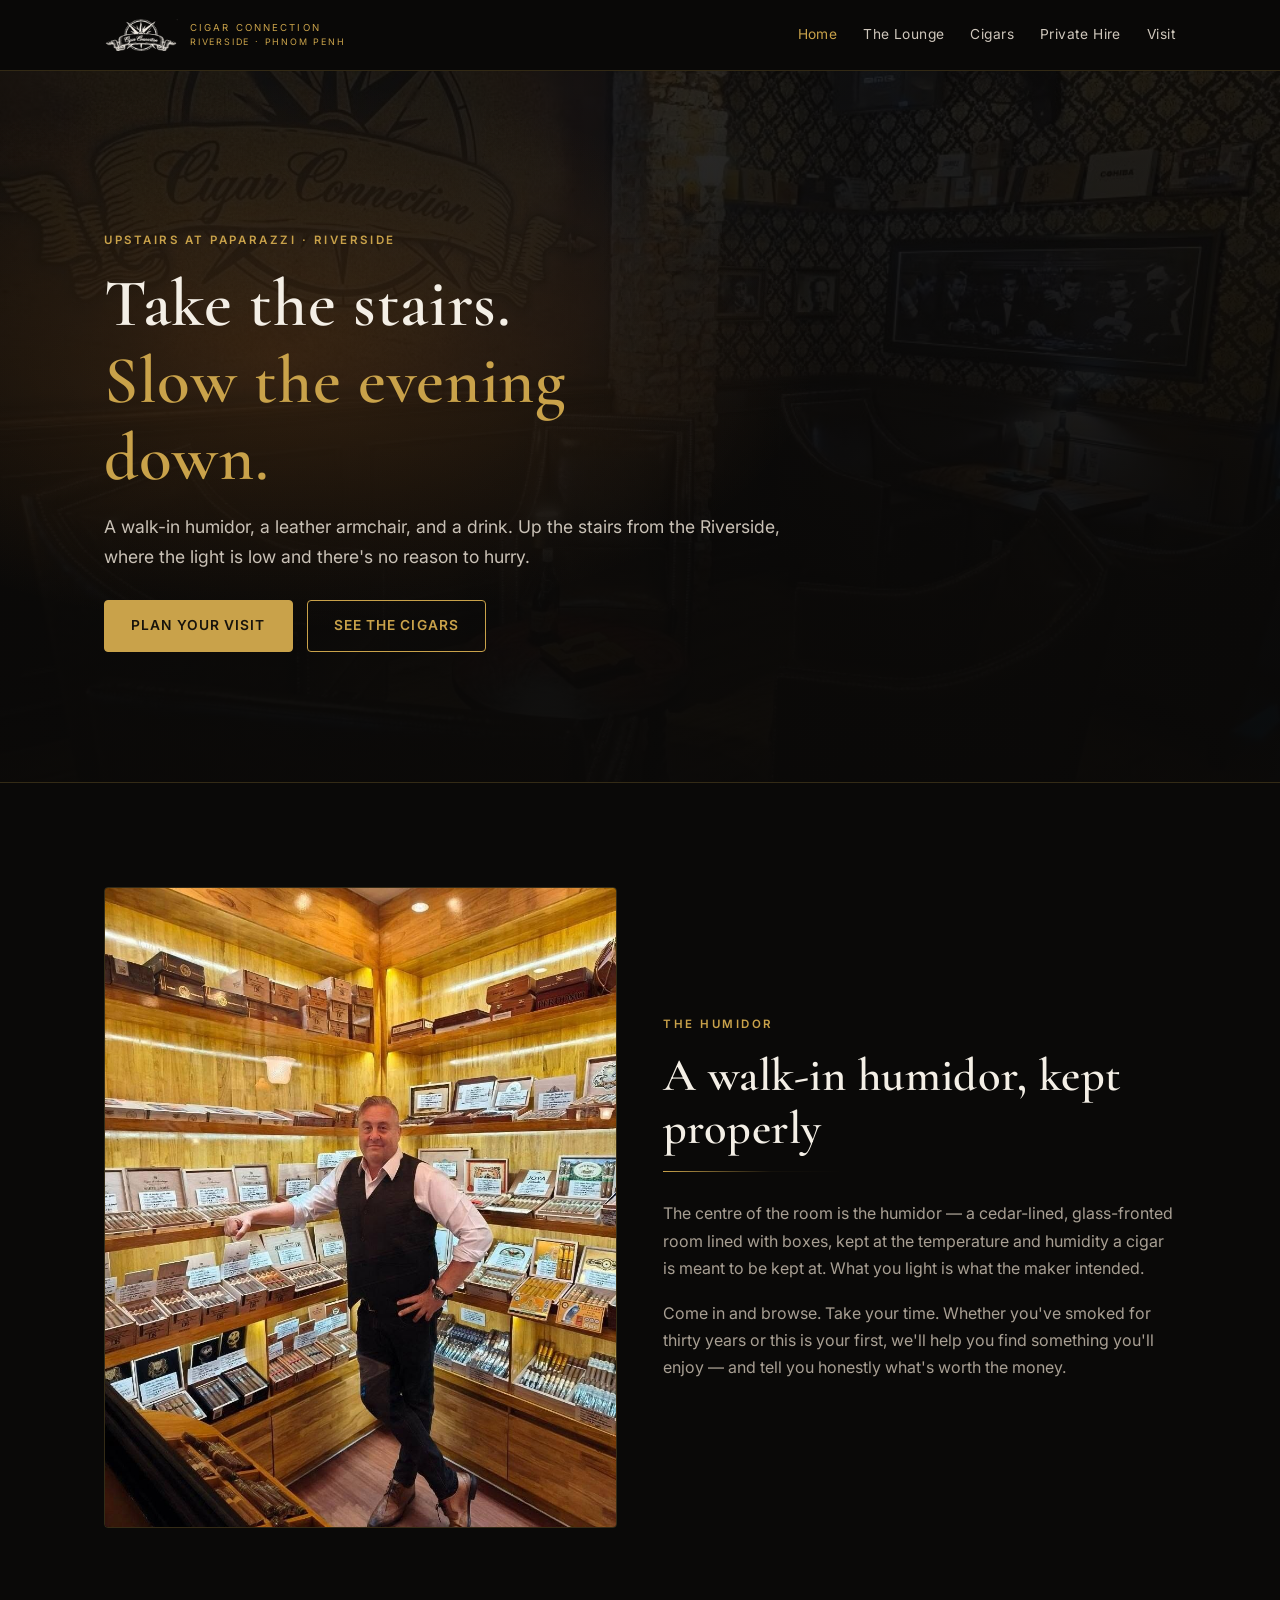
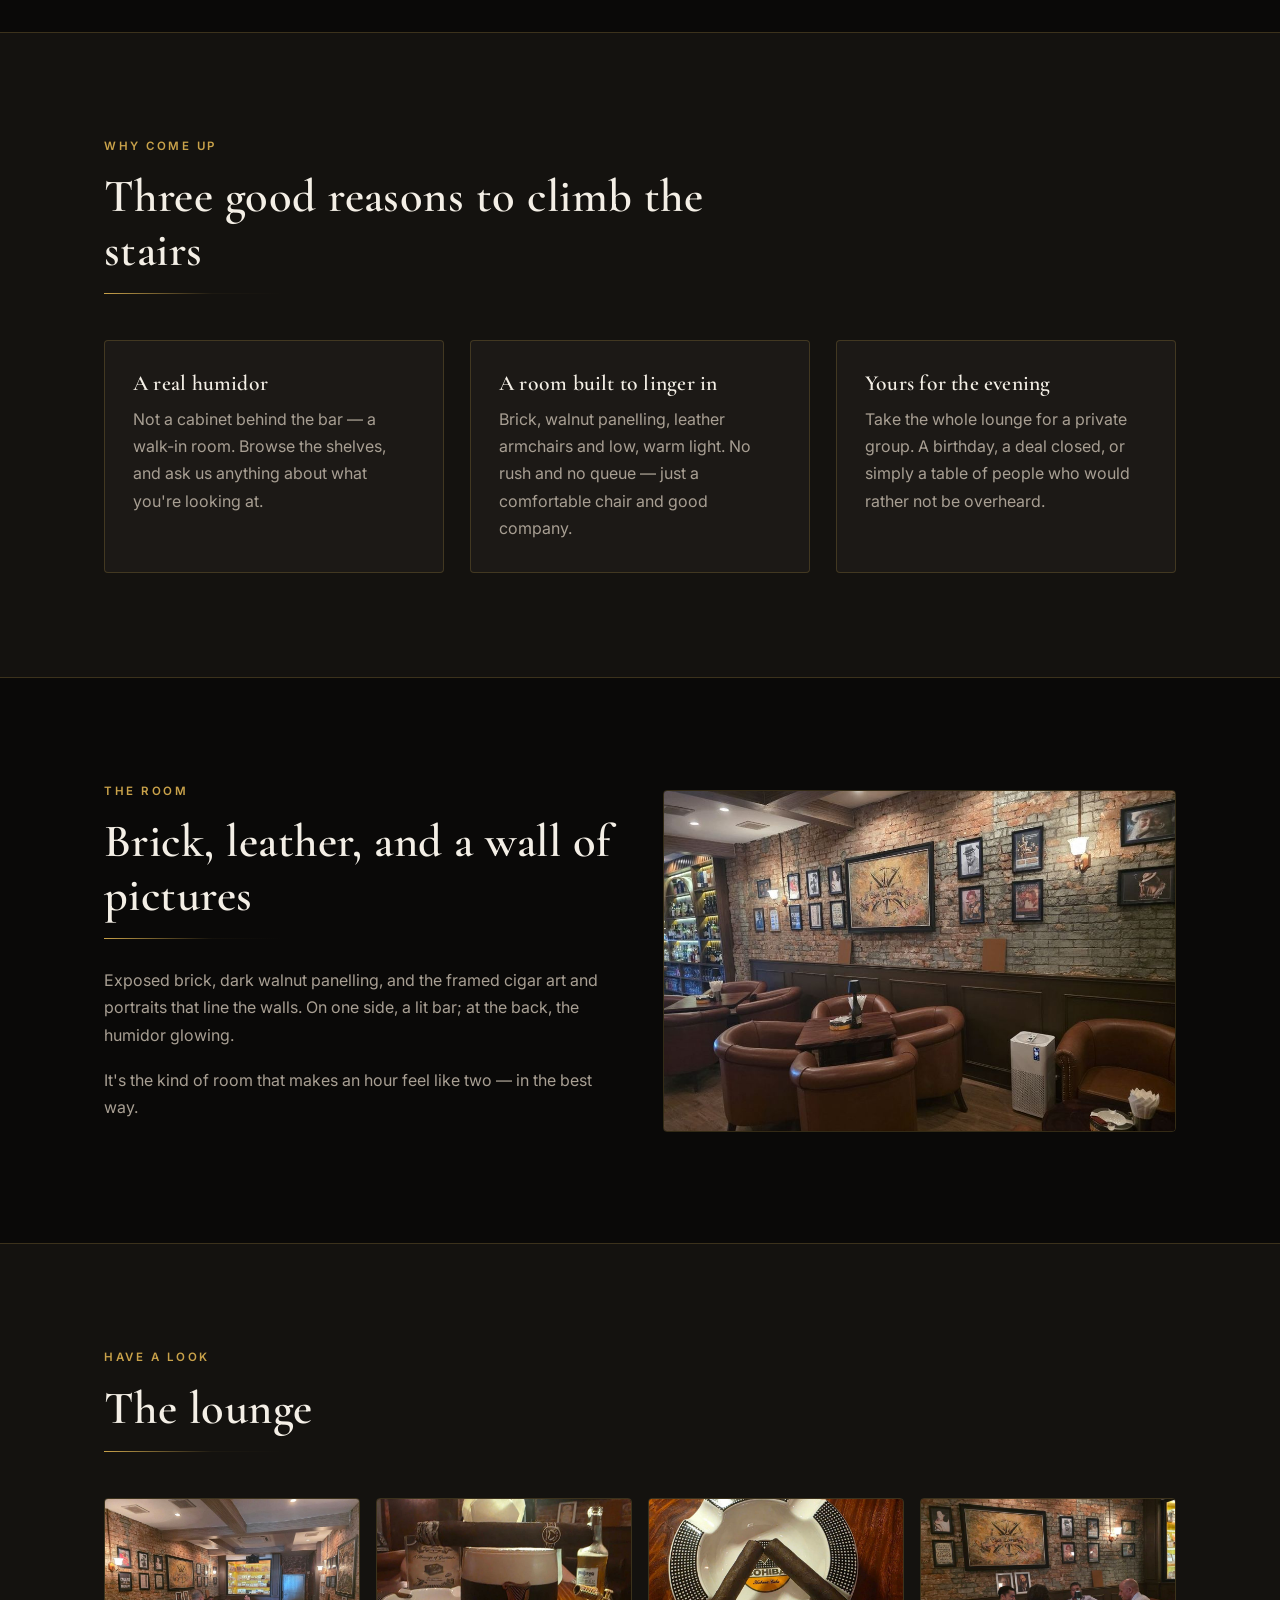
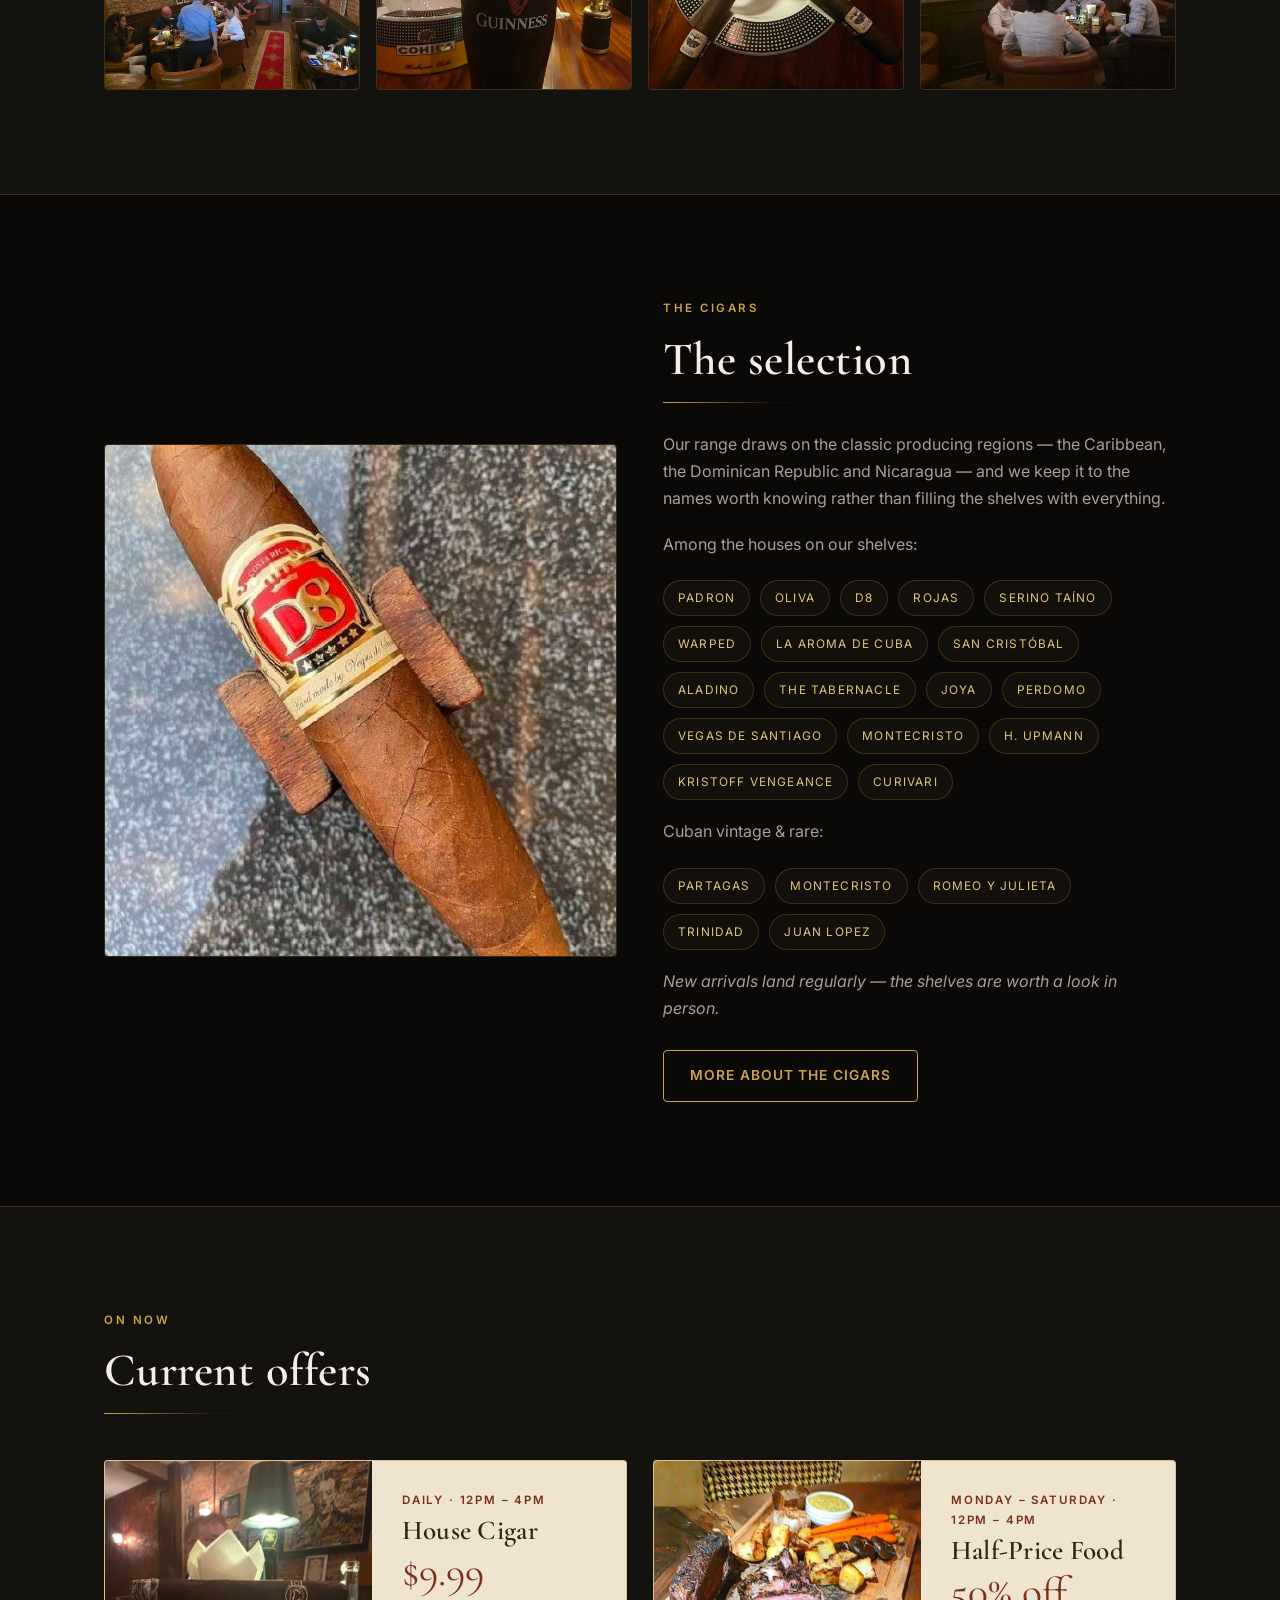
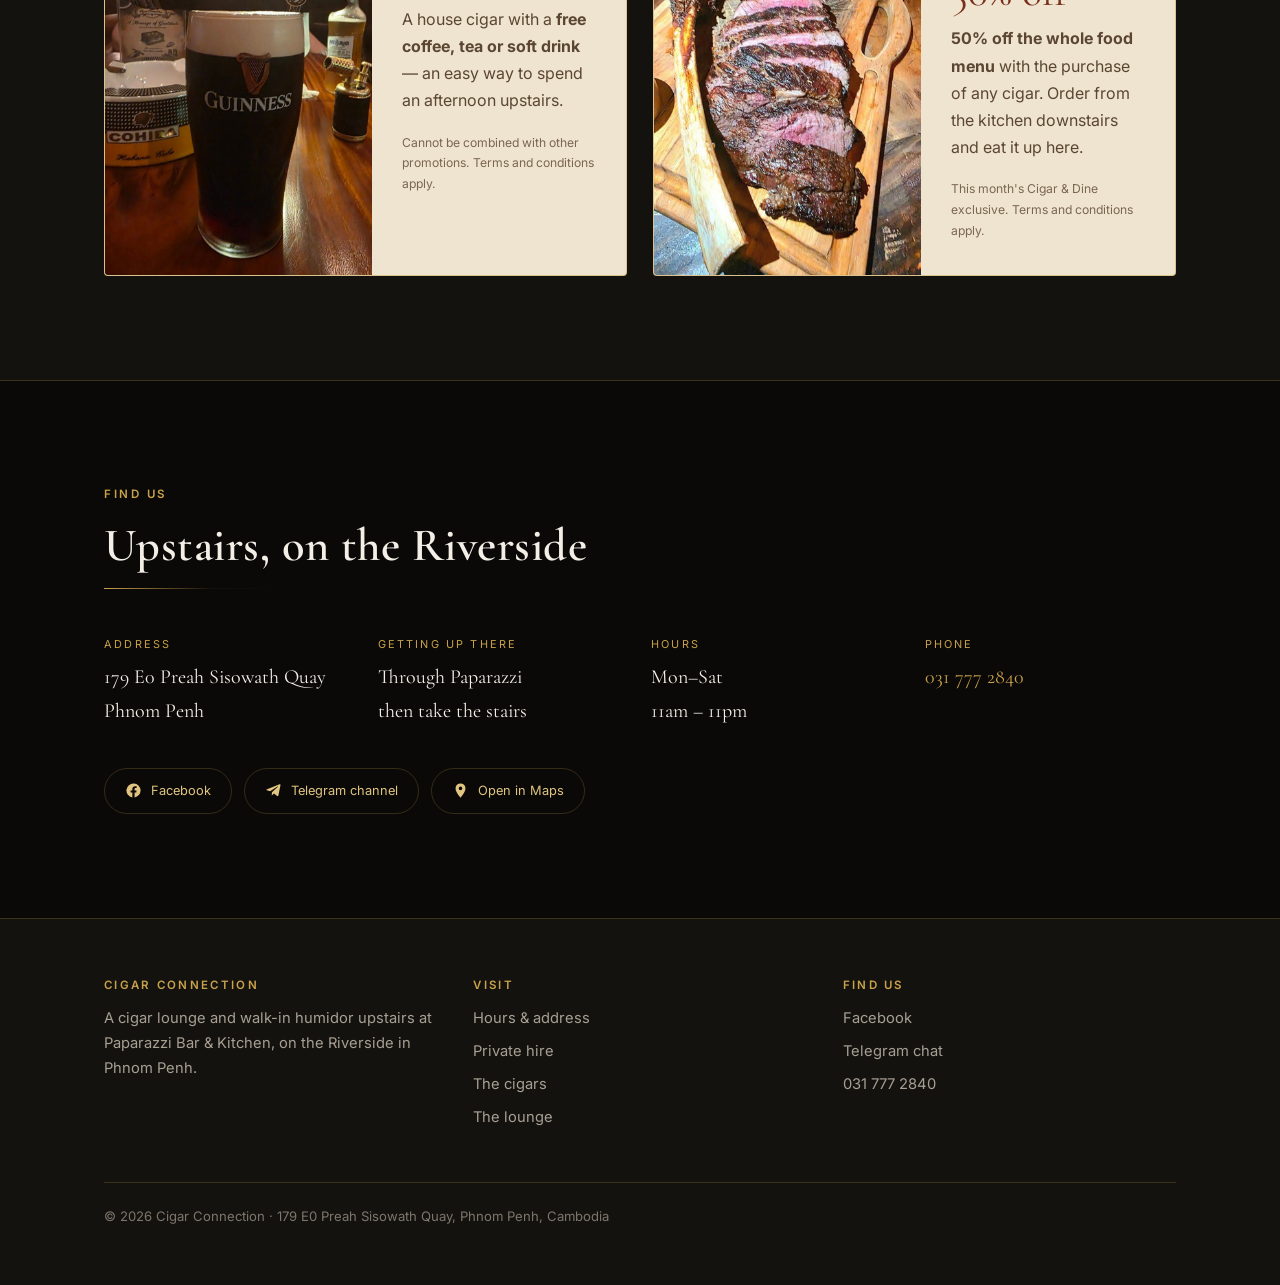
==== commit 282864f7: "Revert circular band badges — too cluttered; keep the plain brand list" ====
--- a/index.html
+++ b/index.html
@@ -216,31 +216,31 @@
           </p>
           <p style="margin-bottom:6px">Among the houses on our shelves:</p>
           <ul class="chips">
-            <li><span class="band"><img src="images/bands/padron.png" alt="" loading="lazy"></span>Padron</li>
-            <li><span class="band"><span class="initial">O</span></span>Oliva</li>
-            <li><span class="band"><span class="initial">D8</span></span>D8</li>
-            <li><span class="band"><span class="initial">R</span></span>Rojas</li>
-            <li><span class="band"><span class="initial">S</span></span>Serino Taíno</li>
-            <li><span class="band"><span class="initial">W</span></span>Warped</li>
-            <li><span class="band"><span class="initial">L</span></span>La Aroma de Cuba</li>
-            <li><span class="band"><span class="initial">S</span></span>San Cristóbal</li>
-            <li><span class="band"><span class="initial">A</span></span>Aladino</li>
-            <li><span class="band"><span class="initial">T</span></span>The Tabernacle</li>
-            <li><span class="band"><span class="initial">J</span></span>Joya</li>
-            <li><span class="band"><span class="initial">P</span></span>Perdomo</li>
-            <li><span class="band"><span class="initial">V</span></span>Vegas de Santiago</li>
-            <li><span class="band"><img src="images/bands/montecristo.png" alt="" loading="lazy"></span>Montecristo</li>
-            <li><span class="band"><img src="images/bands/h-upmann.png" alt="" loading="lazy"></span>H. Upmann</li>
-            <li><span class="band"><span class="initial">K</span></span>Kristoff Vengeance</li>
-            <li><span class="band"><span class="initial">C</span></span>Curivari</li>
+            <li>Padron</li>
+            <li>Oliva</li>
+            <li>D8</li>
+            <li>Rojas</li>
+            <li>Serino Taíno</li>
+            <li>Warped</li>
+            <li>La Aroma de Cuba</li>
+            <li>San Cristóbal</li>
+            <li>Aladino</li>
+            <li>The Tabernacle</li>
+            <li>Joya</li>
+            <li>Perdomo</li>
+            <li>Vegas de Santiago</li>
+            <li>Montecristo</li>
+            <li>H. Upmann</li>
+            <li>Kristoff Vengeance</li>
+            <li>Curivari</li>
           </ul>
           <p style="margin-bottom:6px;margin-top:18px">Cuban vintage &amp; rare:</p>
           <ul class="chips">
-            <li><span class="band"><span class="initial">P</span></span>Partagas</li>
-            <li><span class="band"><img src="images/bands/montecristo.png" alt="" loading="lazy"></span>Montecristo</li>
-            <li><span class="band"><img src="images/bands/romeo-y-julieta.png" alt="" loading="lazy"></span>Romeo y Julieta</li>
-            <li><span class="band"><span class="initial">T</span></span>Trinidad</li>
-            <li><span class="band"><span class="initial">J</span></span>Juan Lopez</li>
+            <li>Partagas</li>
+            <li>Montecristo</li>
+            <li>Romeo y Julieta</li>
+            <li>Trinidad</li>
+            <li>Juan Lopez</li>
           </ul>
           <p class="offer-fine" style="color:var(--muted);margin-top:18px">
             <em>New arrivals land regularly — the shelves are worth a look in person.</em>
--- a/style.css
+++ b/style.css
@@ -379,20 +379,9 @@
 /* Brand chips — the houses actually seen on the humidor shelves */
 .chips { display: flex; flex-wrap: wrap; gap: 10px; margin: 22px 0 0; padding: 0; list-style: none; }
 .chips li {
-  display: inline-flex; align-items: center; gap: 8px;
   font-size: 0.74rem; letter-spacing: 0.1em; text-transform: uppercase;
-  padding: 5px 14px 5px 6px; border: 1px solid var(--line); border-radius: 100px;
+  padding: 7px 14px; border: 1px solid var(--line); border-radius: 100px;
   color: var(--brass-soft); background: rgba(201, 162, 74, 0.05);
-}
-.chips .band {
-  width: 28px; height: 28px; border-radius: 50%; overflow: hidden;
-  flex: 0 0 auto; display: inline-flex; align-items: center; justify-content: center;
-  background: #171310; border: 1px solid var(--line);
-}
-.chips .band img { width: 100%; height: 100%; object-fit: cover; display: block; }
-.chips .band .initial {
-  font-size: 0.68rem; font-weight: 700; line-height: 1; letter-spacing: 0;
-  color: var(--brass-soft); text-transform: uppercase;
 }
 
 /* Feature row: photo beside copy */
